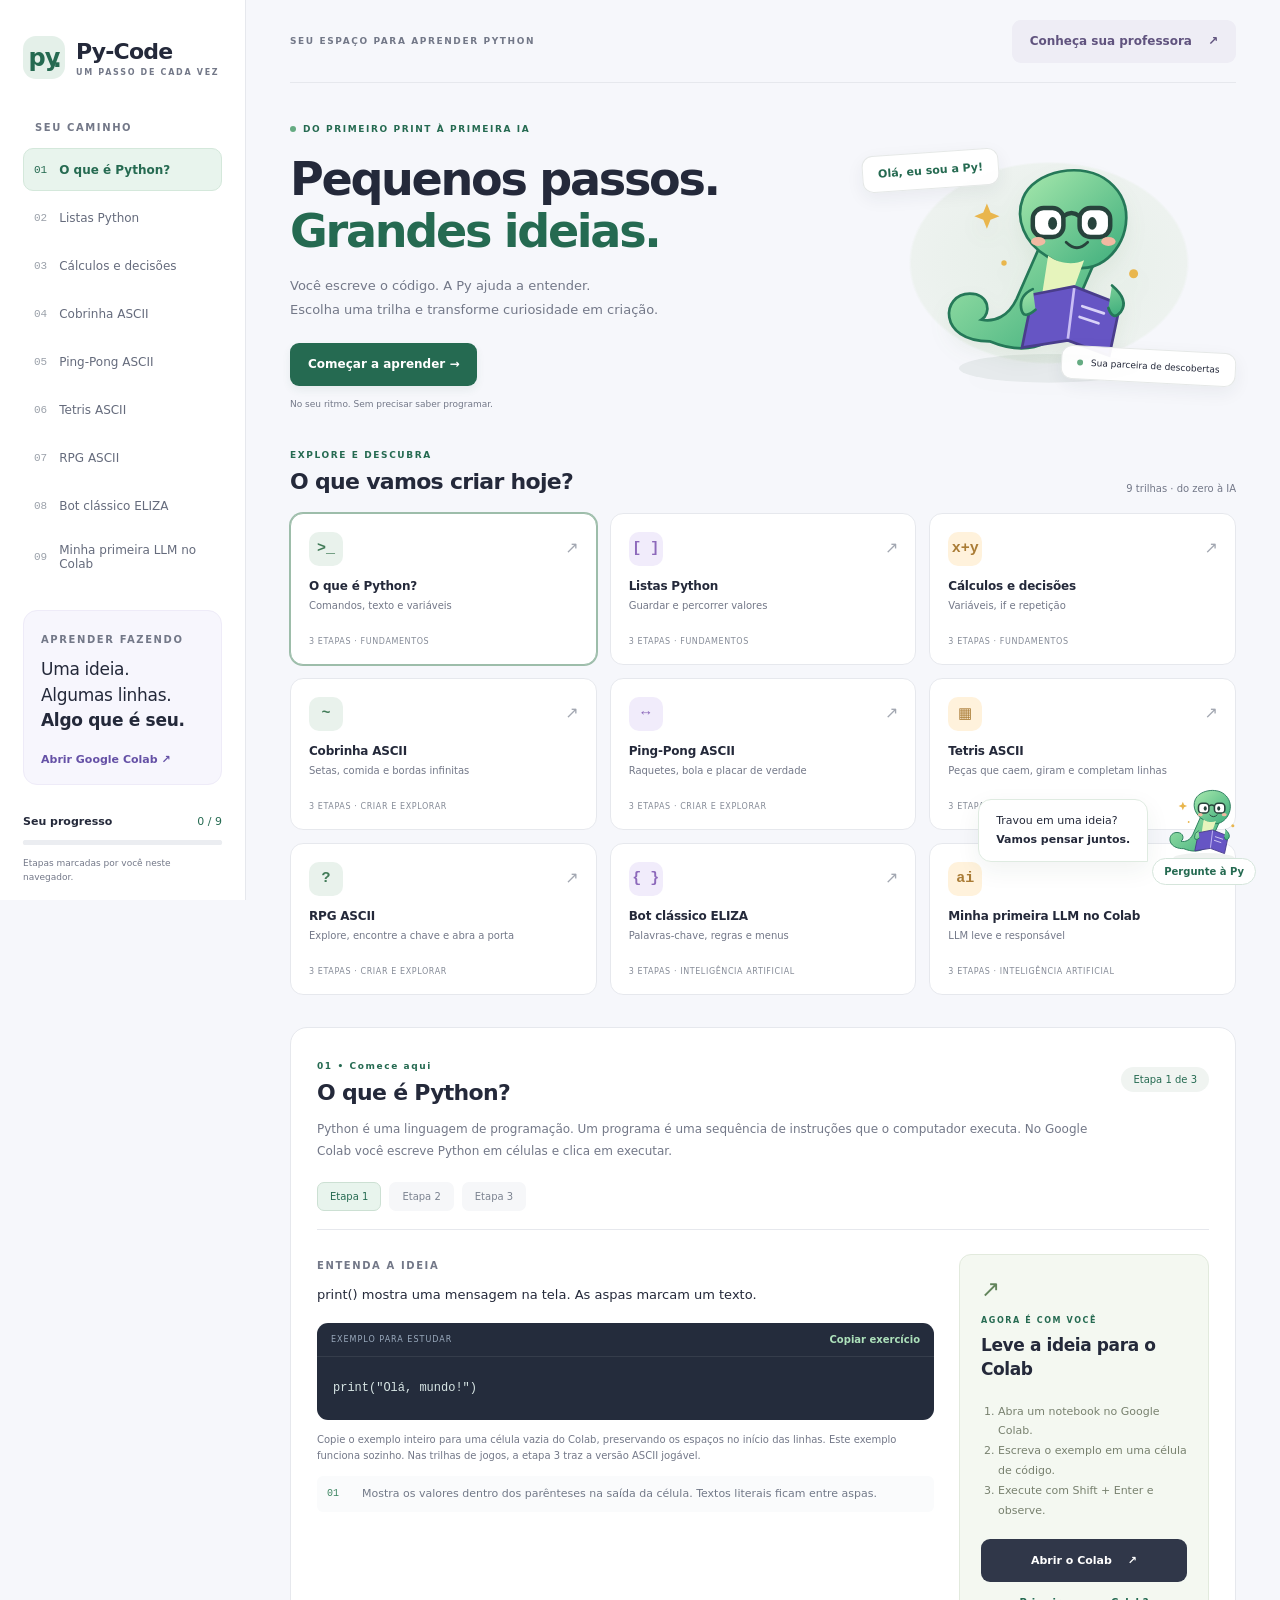
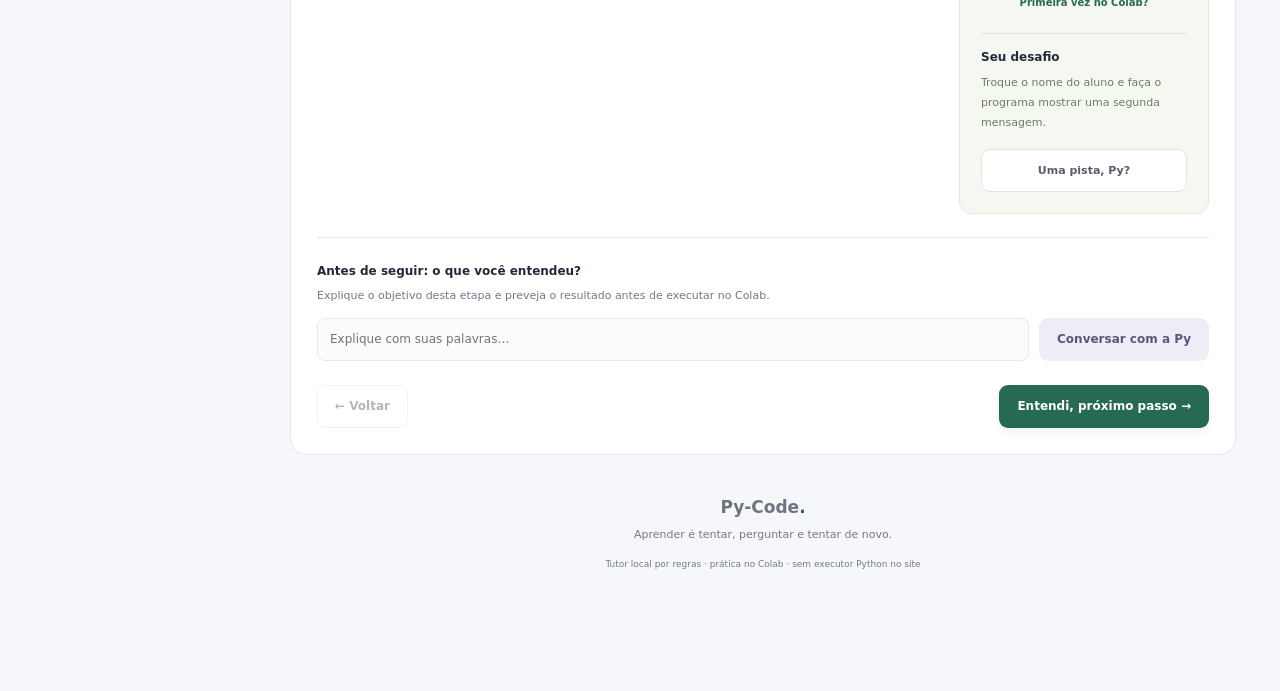
==== index.html @ 2ebe7ed9 "Open complete runnable ASCII games and interactive ELIZA; verify browser and Python behavior" ====
<!doctype html>
<html lang="pt-BR">
<head>
<meta charset="utf-8"><meta name="viewport" content="width=device-width,initial-scale=1,viewport-fit=cover">
<meta name="theme-color" content="#f6f7fb"><meta name="description" content="Aprenda Python passo a passo com a Py, sua cobrinha professora. Aulas, desafios e orientação para programar no Google Colab.">
<title>Py-Code — Pequenos passos, grandes ideias</title>
<link rel="manifest" href="./manifest.webmanifest"><link rel="stylesheet" href="./academia.css?v=43">
<script src="./ascii-games.js?v=43" defer></script><script src="./curriculo.js?v=43" defer></script><script src="./tutor.js?v=43" defer></script><script src="./academia.js?v=43" defer></script>
</head>
<body>
<a class="skip" href="#lesson">Pular para a aula</a>
<div class="layout">
<aside class="sidebar">
<a class="brand" href="./" aria-label="Py-Code início"><span class="brand-symbol">py<span>.</span></span><span>Py-Code<small>UM PASSO DE CADA VEZ</small></span></a>
<p class="nav-caption">SEU CAMINHO</p><nav id="nav" aria-label="Trilhas de aprendizagem"></nav>
<div class="sidebar-tip"><span class="tiny-label">APRENDER FAZENDO</span><p>Uma ideia.<br>Algumas linhas.<br><strong>Algo que é seu.</strong></p><a href="https://colab.research.google.com/" target="_blank" rel="noopener noreferrer">Abrir Google Colab <span aria-hidden="true">↗</span></a></div>
<div class="progress-card"><div><strong>Seu progresso</strong><span id="progressLabel"></span></div><progress id="progressBar" value="0" max="9"></progress><small>Etapas marcadas por você neste navegador.</small></div>
</aside>
<main>
<header class="topbar"><span>SEU ESPAÇO PARA APRENDER PYTHON</span><button id="openBot" class="button subtle">Conheça sua professora <span aria-hidden="true">↗</span></button></header>
<section class="hero"><div><span class="eyebrow"><span class="dot"></span> DO PRIMEIRO PRINT À PRIMEIRA IA</span><h1>Pequenos passos.<br><span>Grandes ideias.</span></h1><p>Você escreve o código. A Py ajuda a entender.<br>Escolha uma trilha e transforme curiosidade em criação.</p><button class="button primary" id="continue">Começar a aprender <span aria-hidden="true">→</span></button><span class="hero-note">No seu ritmo. Sem precisar saber programar.</span></div><div class="hero-art"><span class="float-label label-one">Olá, eu sou a Py!</span><img src="./assets/py-mentor.svg" alt="Py, uma cobrinha verde com óculos e um livro de Python" width="300" height="300"><span class="float-label label-two"><span class="dot"></span> Sua parceira de descobertas</span></div></section>
<section class="paths" aria-labelledby="pathsTitle"><div class="section-heading"><div><span class="eyebrow">EXPLORE E DESCUBRA</span><h2 id="pathsTitle">O que vamos criar hoje?</h2></div><span class="muted">9 trilhas · do zero à IA</span></div><div class="cards" id="cards"></div></section>
<section id="lesson" class="lesson" aria-labelledby="lessonTitle" tabindex="-1">
<div class="lesson-heading"><div><span class="eyebrow" id="lessonTag"></span><h2 id="lessonTitle"></h2></div><span class="stage-badge" id="lessonCounter"></span></div><p id="intro" class="lesson-intro"></p>
<div id="stepTabs" class="step-tabs" aria-label="Etapas da aula"></div>
<div class="lesson-grid"><div><span class="tiny-label">ENTENDA A IDEIA</span><p id="explain" class="explanation"></p><div class="example"><div class="example-head"><span>EXEMPLO PARA ESTUDAR</span><button id="copy" class="text-button">Copiar exemplo</button></div><pre><code id="exampleCode"></code></pre></div><p class="example-note" id="executionNote"></p><a class="button primary" id="gameNotebook" href="#" target="_blank" rel="noopener noreferrer" hidden>Abrir notebook do jogo no Colab</a><button class="text-button" id="copySequence" hidden>Copiar etapas anteriores + esta etapa</button><div id="lineNotes" class="line-notes"></div></div><aside class="practice"><span class="practice-icon" aria-hidden="true">↗</span><span class="eyebrow">AGORA É COM VOCÊ</span><h3>Leve a ideia para o Colab</h3><ol><li>Abra um notebook no Google Colab.</li><li>Escreva o exemplo em uma célula de código.</li><li>Execute com Shift + Enter e observe.</li></ol><a class="button dark" href="https://colab.research.google.com/" target="_blank" rel="noopener noreferrer">Abrir o Colab <span aria-hidden="true">↗</span></a><button class="text-button" id="colabHelp">Primeira vez no Colab?</button><div class="practice-divider"></div><strong>Seu desafio</strong><p id="challenge"></p><button id="hint" class="button outline">Uma pista, Py?</button></aside></div>
<div class="check"><label for="reflection">Antes de seguir: o que você entendeu?</label><p id="checkQuestion"></p><div class="reflection-row"><input id="reflection" autocomplete="off" maxlength="600" placeholder="Explique com suas palavras…"><button id="discuss" class="button subtle">Conversar com a Py</button></div></div>
<div class="lesson-footer"><button id="previous" class="button outline">← Voltar</button><span id="lessonStatus" role="status"></span><button id="next" class="button primary">Entendi, próximo passo →</button></div>
</section><footer class="page-footer"><span class="brand-word">Py-Code<span>.</span></span><p>Aprender é tentar, perguntar e tentar de novo.</p><small>Tutor local por regras · prática no Colab · sem executor Python no site</small></footer>
</main></div>
<div class="mascot-dock"><div class="mascot-bubble" id="mascotBubble">Travou em uma ideia?<br><strong>Vamos pensar juntos.</strong></div><button class="bot-fab" id="botFab" aria-controls="assistant" aria-expanded="false" aria-label="Abrir conversa com a Py, professora Python"><img src="./assets/py-mentor.svg" alt="" width="92" height="92"><span>Pergunte à Py</span></button></div>
<aside class="assistant" id="assistant" role="dialog" aria-modal="false" aria-labelledby="assistantTitle" hidden>
<header class="assistant-head"><img src="./assets/py-mentor.svg" alt="" width="48" height="48"><div><h2 id="assistantTitle">Py, sua professora</h2><span><span class="dot"></span> Vamos pensar passo a passo</span></div><button id="closeBot" aria-label="Fechar conversa" class="close-button">×</button></header>
<div class="chat-context" id="chatContext"></div><div id="messages" role="log" aria-live="polite" aria-relevant="additions" aria-label="Conversa com a professora"></div><div class="suggestions" id="suggestions"></div>
<form id="chatForm" class="composer"><label class="sr-only" for="chatInput">Pergunte ou cole um trecho de código do Colab</label><textarea id="chatInput" rows="2" maxlength="6000" placeholder="Sua dúvida, seu código ou um erro…"></textarea><button type="submit" aria-label="Enviar mensagem">↑</button></form><p class="chat-disclaimer">Tutor por regras, sem LLM. Analisa pistas; não executa nem valida Python.</p>
</aside><div class="toast" id="toast" role="status" hidden></div><noscript>Ative o JavaScript para abrir as aulas e conversar com a Py.</noscript>
</body></html>
---- academia.css ----
:root{--ink:#24293a;--muted:#737888;--green:#256a51;--mint:#e8f4ed;--purple:#7760bf;--line:#e6e8ed;--page:#f6f7fb;--white:#fff;font-family:Inter,ui-sans-serif,system-ui,-apple-system,BlinkMacSystemFont,"Segoe UI",sans-serif;color:var(--ink);background:var(--page);font-synthesis:none}*{box-sizing:border-box}body{margin:0}button,input,textarea{font:inherit}button,a{-webkit-tap-highlight-color:transparent}button{cursor:pointer}a{color:inherit}button{touch-action:manipulation}button:disabled{opacity:.45;cursor:default}:focus-visible{outline:3px solid #8e73db;outline-offset:4px}[hidden]{display:none!important}h1,h2,h3,p{margin-top:0}.layout{display:grid;grid-template-columns:246px minmax(0,1fr);max-width:1680px;margin:auto}.sidebar{position:sticky;top:0;height:100dvh;padding:36px 23px 22px;background:#fff;border-right:1px solid var(--line);display:flex;flex-direction:column;overflow-y:auto}.brand{display:flex;align-items:center;gap:11px;text-decoration:none;font-weight:800;font-size:22px;letter-spacing:-.8px}.brand-symbol{display:grid;place-content:center;position:relative;background:#e4f0e9;border-radius:13px;width:42px;height:43px;color:var(--green);font-size:24px}.brand-symbol span{position:absolute;right:4px;bottom:6px}.brand small{display:block;font-size:8px;letter-spacing:1.7px;color:var(--muted);margin-top:4px}.nav-caption,.tiny-label{font-size:10px;letter-spacing:1.6px;font-weight:750;color:var(--muted)}.nav-caption{margin:43px 0 15px 12px}nav{display:grid;gap:5px}nav button{display:flex;align-items:center;gap:12px;text-align:left;border:1px solid transparent;padding:10px;border-radius:10px;background:none;color:#656b7c;font-size:12px;min-height:43px}nav button:hover{background:#f7f8fa}nav button.active{background:var(--mint);border-color:#d4e8db;color:var(--green);font-weight:750}.nav-number{font:11px ui-monospace,monospace;color:#9ba1aa}nav button.active .nav-number{color:var(--green)}.sidebar-tip{margin-top:28px;padding:17px;background:#f7f6fd;border:1px solid #eeebf8;border-radius:14px}.sidebar-tip p{font-size:17px;line-height:1.5;margin:10px 0 14px;letter-spacing:-.3px}.sidebar-tip a{font-size:11px;text-decoration:none;color:#6551a6;font-weight:700}.progress-card{margin-top:auto;padding-top:30px}.progress-card div{display:flex;justify-content:space-between;font-size:11px}.progress-card span{color:var(--green)}progress{appearance:none;width:100%;height:5px;border:0;border-radius:9px;margin:12px 0;background:#ebedf1}progress::-webkit-progress-bar{background:#ebedf1;border-radius:9px}progress::-webkit-progress-value{background:#65ac88;border-radius:9px}progress::-moz-progress-bar{background:#65ac88}.progress-card small{font-size:9px;line-height:1.5;display:block;color:var(--muted)}main{min-width:0;padding:0 44px}.topbar{display:flex;justify-content:space-between;align-items:center;gap:14px;min-height:83px;border-bottom:1px solid var(--line)}.topbar>span{font-size:9px;letter-spacing:1.6px;color:var(--muted);font-weight:650}.button{display:inline-flex;justify-content:center;align-items:center;gap:16px;min-height:43px;border-radius:9px;padding:11px 17px;border:1px solid transparent;font-size:12px;font-weight:650;text-decoration:none;transition:background .15s,transform .15s}.button:hover{transform:translateY(-1px)}.primary{background:var(--green);color:white;box-shadow:0 4px 8px #256a5114}.primary:hover{background:#1e5944}.subtle{background:#eeedf5;color:#60537e}.outline{background:#fff;border-color:#dfe3e8;color:#555e6c}.dark{background:#303749;color:#fff}.hero{display:grid;grid-template-columns:1.2fr .8fr;align-items:center;min-height:348px;padding:34px 0 26px;gap:10px}.eyebrow{display:inline-flex;gap:7px;align-items:center;font-size:9px;font-weight:750;letter-spacing:1.6px;color:var(--green)}.dot{display:inline-block;width:6px;height:6px;border-radius:50%;background:#65ab82;flex-shrink:0}.hero h1{font-size:clamp(35px,3.6vw,56px);line-height:1.13;font-weight:750;letter-spacing:-2.3px;margin:17px 0}.hero h1>span{color:var(--green)}.hero p{font-size:13px;line-height:1.8;color:var(--muted);margin-bottom:22px}.hero-note{display:block;font-size:9px;color:var(--muted);margin-top:13px}.hero-art{position:relative;display:flex;align-items:center;justify-content:center;min-height:270px;background:radial-gradient(ellipse at center,#e5eee7 0%,#edf2ef 52%,transparent 53%)}.hero-art img{width:min(270px,100%);height:auto;filter:drop-shadow(0 10px 10px #396c3510)}.float-label{position:absolute;font-size:11px;border:1px solid #e5e8e7;border-radius:11px;background:#fffffff2;box-shadow:0 6px 18px #232d4310;padding:11px 15px;z-index:1;transform:rotate(-4deg)}.label-one{left:0;top:24px;color:var(--green);font-weight:700}.label-two{right:0;bottom:15px;transform:rotate(3deg);font-size:9px}.label-two .dot{margin-right:5px}.section-heading{display:flex;justify-content:space-between;align-items:end;gap:12px;margin:8px 0 19px}h2{font-size:22px;letter-spacing:-.7px;margin:7px 0 0}.muted{font-size:10px;color:var(--muted)}.cards{display:grid;grid-template-columns:repeat(3,minmax(0,1fr));gap:13px}.card{position:relative;display:flex;flex-direction:column;align-items:flex-start;text-align:left;border:1px solid var(--line);background:white;border-radius:13px;min-height:152px;padding:18px;color:var(--ink);transition:transform .15s,border-color .15s}.card:hover{transform:translateY(-3px);border-color:#94b7a3}.card.active{border-color:#9dbdaa;box-shadow:0 0 0 1px #9dbdaa}.card-icon{display:grid;place-content:center;width:34px;height:34px;border-radius:10px;font:700 15px ui-monospace,monospace;background:#e9f2ec;color:#427b58;margin-bottom:13px}.card:nth-child(3n+2) .card-icon{background:#f1ecfb;color:#8d69bb}.card:nth-child(3n) .card-icon{background:#fff2dc;color:#aa7c35}.card b{font-size:12px;letter-spacing:-.2px}.card small{color:var(--muted);font-size:10px;margin:6px 0 14px;line-height:1.4}.card-bottom{font-size:8px;color:#858b97;letter-spacing:.6px;margin-top:auto}.card-arrow{position:absolute;right:17px;top:24px;color:#a2a7b1}.lesson{scroll-margin-top:20px;background:white;border:1px solid var(--line);border-radius:17px;margin-top:32px;padding:26px}.lesson-heading{display:flex;justify-content:space-between;gap:15px;align-items:center}.stage-badge{background:#f0f4f1;border-radius:20px;color:var(--green);font-size:10px;padding:7px 12px;white-space:nowrap}.lesson-intro{font-size:12px;color:var(--muted);line-height:1.8;margin:14px 0 20px;max-width:780px}.step-tabs{display:flex;gap:8px;border-bottom:1px solid var(--line);padding-bottom:18px;margin-bottom:24px}.step-tabs button{background:#f6f7f9;color:#7c8390;border:1px solid transparent;font-size:10px;padding:8px 12px;border-radius:7px}.step-tabs button.active{color:var(--green);background:var(--mint);border-color:#cce0d3}.lesson-grid{display:grid;grid-template-columns:minmax(0,1fr) 250px;gap:25px}.explanation{font-size:13px;line-height:1.8;margin:10px 0 17px}.example{background:#242c3c;border-radius:11px;overflow:hidden;color:#d8e6e5}.example-head{display:flex;align-items:center;justify-content:space-between;gap:8px;border-bottom:1px solid #ffffff14;padding:11px 14px}.example-head span{font-size:8px;color:#9aaabd;letter-spacing:1px}.text-button{background:none;border:0;color:var(--green);font-size:11px;font-weight:650;padding:9px 0}.example-head button{color:#ade1bb;font-size:10px;padding:0}pre{margin:0;padding:20px 16px;overflow-x:auto;font:12px/1.9 ui-monospace,SFMono-Regular,Consolas,monospace;tab-size:4}.example-note{font-size:10px;color:var(--muted);line-height:1.6;margin:12px 0}.line-notes{display:grid;gap:7px}.line-note{font-size:11px;line-height:1.6;color:#727988;padding:9px 10px;border-radius:6px;background:#fafbfc;display:flex;gap:10px}.line-note span{font:10px ui-monospace,monospace;color:#3e8662;min-width:25px;padding-top:3px}.practice{border:1px solid #e2eadd;background:#f4f8f1;border-radius:12px;padding:21px;display:flex;flex-direction:column;align-items:flex-start}.practice-icon{color:#62845b;font-size:23px;margin-bottom:14px}.practice .eyebrow{font-size:8px}.practice h3{font-size:17px;line-height:1.4;letter-spacing:-.4px;margin:9px 0}.practice ol{font-size:11px;line-height:1.8;color:#78816f;padding-left:17px;margin-bottom:19px}.practice .button{width:100%;font-size:11px}.practice .text-button{align-self:center;font-size:10px;margin-top:6px}.practice-divider{height:1px;background:#dfe6d9;width:100%;margin:16px 0}.practice strong{font-size:12px}.practice p{font-size:11px;line-height:1.8;color:#6e7b66;margin:9px 0 16px}.check{border-top:1px solid var(--line);padding-top:22px;margin-top:23px}.check label{font-size:12px;font-weight:700}.check p{font-size:11px;line-height:1.7;color:var(--muted);margin:8px 0 12px}.reflection-row{display:flex;gap:10px}.reflection-row input{width:100%;min-width:0;border:1px solid var(--line);background:#fafbfc;border-radius:8px;padding:12px;font-size:12px}.reflection-row button{flex-shrink:0}.lesson-footer{display:flex;gap:10px;align-items:center;justify-content:space-between;margin-top:24px}.lesson-footer>span{font-size:10px;color:var(--green)}.page-footer{text-align:center;padding:42px 0 120px;color:var(--muted)}.brand-word{font-weight:800;color:#6e7580;font-size:17px}.brand-word span{color:var(--green)}.page-footer p{font-size:11px;margin:11px 0}.page-footer small{font-size:9px}.mascot-dock{position:fixed;right:24px;bottom:15px;z-index:20;display:flex;align-items:center;gap:4px}.mascot-bubble{border:1px solid #dfebe1;background:white;padding:12px 17px;border-radius:13px 13px 0 13px;font-size:11px;line-height:1.7;box-shadow:0 8px 25px #273d3010}.bot-fab{border:0;background:none;padding:0;display:flex;flex-direction:column;align-items:center;color:var(--green)}.bot-fab img{transition:transform .2s}.bot-fab:hover img{transform:rotate(-8deg) translateY(-5px)}.bot-fab span{border:1px solid #d5e5db;background:white;border-radius:20px;padding:7px 11px;font-size:10px;font-weight:750;margin-top:-10px}.assistant{position:fixed;z-index:30;right:24px;bottom:24px;width:405px;height:min(640px,calc(100dvh - 48px));border:1px solid #d8e5dc;border-radius:19px;background:#f8faf8;box-shadow:0 20px 90px #22352e35;display:flex;flex-direction:column;overflow:hidden}.assistant-head{display:flex;align-items:center;gap:8px;padding:13px;background:white;border-bottom:1px solid #e4ebe5}.assistant-head h2{font-size:14px;letter-spacing:-.2px;margin:0 0 5px}.assistant-head span{font-size:9px;color:#738a79}.close-button{margin-left:auto;border:0;background:#f0f4f0;color:#4e6656;border-radius:9px;font-size:23px;width:36px;height:36px}.chat-context{background:#eef4ee;color:#6b806c;padding:9px 17px;font-size:10px}#messages{flex:1;min-height:0;overflow:auto;padding:17px;display:flex;flex-direction:column;gap:14px;overscroll-behavior:contain}.message{background:white;border:1px solid #e2e9e3;border-radius:0 12px 12px;padding:12px;max-width:95%;font-size:12px;line-height:1.75;overflow-wrap:anywhere;white-space:pre-wrap}.message strong{display:block;font-size:9px;color:var(--green);margin-bottom:4px}.message.user{align-self:flex-end;background:#e7f0e8;border-color:#d9e6da;border-radius:12px 0 12px 12px}.suggestions{display:flex;flex-wrap:wrap;gap:6px;padding:9px 13px}.suggestions button{border:1px solid #d7e3d8;background:#fff;color:#44634c;font-size:10px;border-radius:20px;padding:8px 10px}.composer{display:flex;align-items:flex-end;gap:7px;margin:0 12px;background:white;border:1px solid #d5dfd6;border-radius:11px;padding:6px}.composer textarea{border:0;background:none;resize:vertical;max-height:150px;min-height:44px;width:100%;padding:7px;font-size:12px;line-height:1.5;color:var(--ink)}.composer button{border:0;border-radius:8px;background:var(--green);color:white;font-size:23px;min-width:38px;height:38px}.chat-disclaimer{font-size:8px;line-height:1.5;color:#7d887e;text-align:center;margin:8px 10px 11px}.toast{position:fixed;bottom:25px;left:50%;transform:translateX(-50%);z-index:50;background:#293e33;color:white;border-radius:10px;padding:13px 20px;font-size:12px;max-width:85vw;box-shadow:0 8px 30px #0002}.sr-only,.skip:not(:focus){position:absolute;width:1px;height:1px;padding:0;margin:-1px;overflow:hidden;clip:rect(0,0,0,0);white-space:nowrap;border:0}.skip:focus{position:fixed;top:10px;left:10px;z-index:100;padding:14px;background:white}
@media(min-width:1450px){main{padding:0 65px}.hero{min-height:385px}.cards{gap:17px}.card{min-height:166px}}
@media(max-width:1150px){.layout{grid-template-columns:205px minmax(0,1fr)}.sidebar{padding:27px 15px}main{padding:0 25px}.lesson-grid{grid-template-columns:minmax(0,1fr) 210px;gap:17px}.practice{padding:16px}.hero h1{font-size:39px}.hero-art img{width:235px}.float-label{font-size:9px;padding:9px}.label-two{font-size:8px}.lesson{padding:21px}.reflection-row{flex-wrap:wrap}}
@media(max-width:880px){.layout{display:block}.sidebar{position:static;height:auto;padding:18px 22px;border-right:0;border-bottom:1px solid var(--line)}.brand{font-size:20px}.brand-symbol{height:36px;width:36px;font-size:22px}.nav-caption,.sidebar-tip,.progress-card{display:none}nav{display:flex;overflow:auto;gap:6px;margin-top:17px;padding-bottom:2px}nav button{flex-shrink:0;padding:8px;min-height:36px;font-size:11px}.topbar{min-height:68px}.hero{min-height:320px}.hero h1{font-size:43px}.lesson-grid{grid-template-columns:minmax(0,1fr) 235px}.mascot-bubble{display:none}}
@media(max-width:580px){main{padding:0 17px}.sidebar{padding:15px 17px 10px}.topbar>span{font-size:8px;max-width:140px;line-height:1.8}.topbar .button{font-size:10px;padding:8px 11px;gap:5px}.hero{grid-template-columns:minmax(0,1fr) 115px;gap:0;min-height:310px;padding:25px 0}.hero h1{font-size:34px;letter-spacing:-1.6px}.hero .eyebrow{font-size:7px;letter-spacing:.8px}.hero p{font-size:11px}.hero p br{display:none}.hero-art{min-height:180px;align-self:center;margin-left:-16px}.hero-art img{width:155px;max-width:none}.float-label{display:none}.hero-note{font-size:8px}.hero .button{font-size:11px;padding:11px 14px}.section-heading{align-items:start}.section-heading h2{font-size:20px}.section-heading .muted{font-size:8px;max-width:70px;text-align:right;line-height:1.7}.cards{grid-template-columns:repeat(2,minmax(0,1fr));gap:10px}.card{min-height:150px;padding:15px}.card:last-child{grid-column:1/-1;min-height:115px}.card:last-child .card-icon{margin-bottom:8px}.card b{font-size:12px}.card small{font-size:10px}.lesson{padding:17px;margin-top:25px}.lesson h2{font-size:21px}.lesson-grid{grid-template-columns:1fr}.practice{padding:19px}.practice-icon{display:none}.practice ol{margin-top:6px}.lesson-footer{flex-wrap:wrap}.lesson-footer .button{font-size:10px;padding:10px}.lesson-footer>span{order:3;width:100%;text-align:center}.stage-badge{font-size:9px;padding:7px 9px}.reflection-row button{width:100%}.assistant{right:8px;bottom:8px;width:calc(100% - 16px);height:min(660px,calc(100dvh - 16px));border-radius:15px}.mascot-dock{right:10px;bottom:12px}.bot-fab img{width:75px;height:75px}.bot-fab span{font-size:9px}.page-footer{padding-bottom:130px}pre{font-size:11px}.example-head span{font-size:7px}}
@media(prefers-reduced-motion:reduce){*,*::before,*::after{transition:none!important;scroll-behavior:auto!important}}

/* Jogos completos: mantenha o exemplo longo navegável no celular. */
.example pre{max-height:420px;overflow:auto}#lineNotes.game-notes{max-height:260px;overflow:auto}#gameNotebook{margin:10px 0}
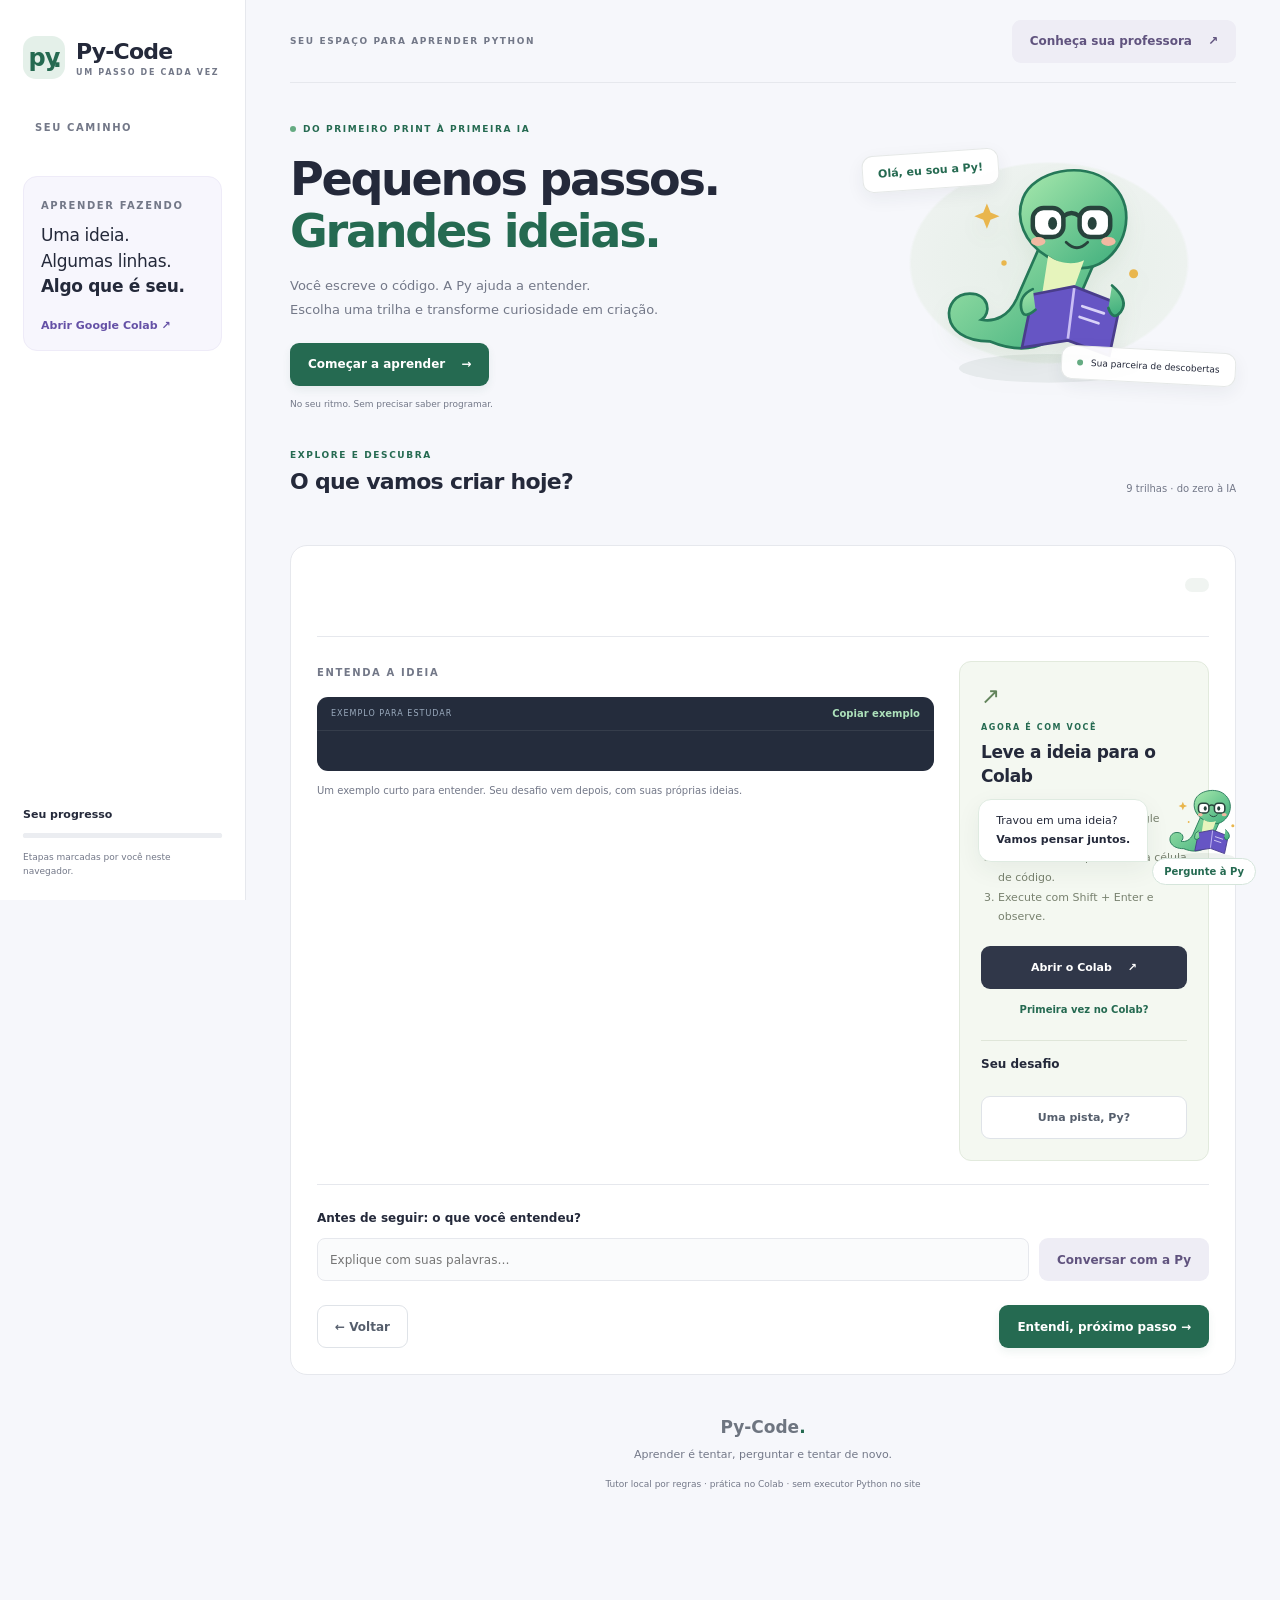
==== commit 2b881177: "Corrige exemplos das aulas, adiciona notebook e testes de execução Python" ====
--- a/index.html
+++ b/index.html
@@ -4,8 +4,8 @@
 <meta charset="utf-8"><meta name="viewport" content="width=device-width,initial-scale=1,viewport-fit=cover">
 <meta name="theme-color" content="#f6f7fb"><meta name="description" content="Aprenda Python passo a passo com a Py, sua cobrinha professora. Aulas, desafios e orientação para programar no Google Colab.">
 <title>Py-Code — Pequenos passos, grandes ideias</title>
-<link rel="manifest" href="./manifest.webmanifest"><link rel="stylesheet" href="./academia.css?v=43">
-<script src="./ascii-games.js?v=43" defer></script><script src="./curriculo.js?v=43" defer></script><script src="./tutor.js?v=43" defer></script><script src="./academia.js?v=43" defer></script>
+<link rel="manifest" href="./manifest.webmanifest"><link rel="stylesheet" href="./academia.css?v=41">
+<script src="./curriculo.js?v=41" defer></script><script src="./tutor.js?v=41" defer></script><script src="./academia.js?v=41" defer></script>
 </head>
 <body>
 <a class="skip" href="#lesson">Pular para a aula</a>
@@ -23,7 +23,7 @@
 <section id="lesson" class="lesson" aria-labelledby="lessonTitle" tabindex="-1">
 <div class="lesson-heading"><div><span class="eyebrow" id="lessonTag"></span><h2 id="lessonTitle"></h2></div><span class="stage-badge" id="lessonCounter"></span></div><p id="intro" class="lesson-intro"></p>
 <div id="stepTabs" class="step-tabs" aria-label="Etapas da aula"></div>
-<div class="lesson-grid"><div><span class="tiny-label">ENTENDA A IDEIA</span><p id="explain" class="explanation"></p><div class="example"><div class="example-head"><span>EXEMPLO PARA ESTUDAR</span><button id="copy" class="text-button">Copiar exemplo</button></div><pre><code id="exampleCode"></code></pre></div><p class="example-note" id="executionNote"></p><a class="button primary" id="gameNotebook" href="#" target="_blank" rel="noopener noreferrer" hidden>Abrir notebook do jogo no Colab</a><button class="text-button" id="copySequence" hidden>Copiar etapas anteriores + esta etapa</button><div id="lineNotes" class="line-notes"></div></div><aside class="practice"><span class="practice-icon" aria-hidden="true">↗</span><span class="eyebrow">AGORA É COM VOCÊ</span><h3>Leve a ideia para o Colab</h3><ol><li>Abra um notebook no Google Colab.</li><li>Escreva o exemplo em uma célula de código.</li><li>Execute com Shift + Enter e observe.</li></ol><a class="button dark" href="https://colab.research.google.com/" target="_blank" rel="noopener noreferrer">Abrir o Colab <span aria-hidden="true">↗</span></a><button class="text-button" id="colabHelp">Primeira vez no Colab?</button><div class="practice-divider"></div><strong>Seu desafio</strong><p id="challenge"></p><button id="hint" class="button outline">Uma pista, Py?</button></aside></div>
+<div class="lesson-grid"><div><span class="tiny-label">ENTENDA A IDEIA</span><p id="explain" class="explanation"></p><div class="example"><div class="example-head"><span>EXEMPLO PARA ESTUDAR</span><button id="copy" class="text-button">Copiar exemplo</button></div><pre><code id="exampleCode"></code></pre></div><p class="example-note">Um exemplo curto para entender. Seu desafio vem depois, com suas próprias ideias.</p><div id="lineNotes" class="line-notes"></div></div><aside class="practice"><span class="practice-icon" aria-hidden="true">↗</span><span class="eyebrow">AGORA É COM VOCÊ</span><h3>Leve a ideia para o Colab</h3><ol><li>Abra um notebook no Google Colab.</li><li>Escreva o exemplo em uma célula de código.</li><li>Execute com Shift + Enter e observe.</li></ol><a class="button dark" href="https://colab.research.google.com/" target="_blank" rel="noopener noreferrer">Abrir o Colab <span aria-hidden="true">↗</span></a><button class="text-button" id="colabHelp">Primeira vez no Colab?</button><div class="practice-divider"></div><strong>Seu desafio</strong><p id="challenge"></p><button id="hint" class="button outline">Uma pista, Py?</button></aside></div>
 <div class="check"><label for="reflection">Antes de seguir: o que você entendeu?</label><p id="checkQuestion"></p><div class="reflection-row"><input id="reflection" autocomplete="off" maxlength="600" placeholder="Explique com suas palavras…"><button id="discuss" class="button subtle">Conversar com a Py</button></div></div>
 <div class="lesson-footer"><button id="previous" class="button outline">← Voltar</button><span id="lessonStatus" role="status"></span><button id="next" class="button primary">Entendi, próximo passo →</button></div>
 </section><footer class="page-footer"><span class="brand-word">Py-Code<span>.</span></span><p>Aprender é tentar, perguntar e tentar de novo.</p><small>Tutor local por regras · prática no Colab · sem executor Python no site</small></footer>
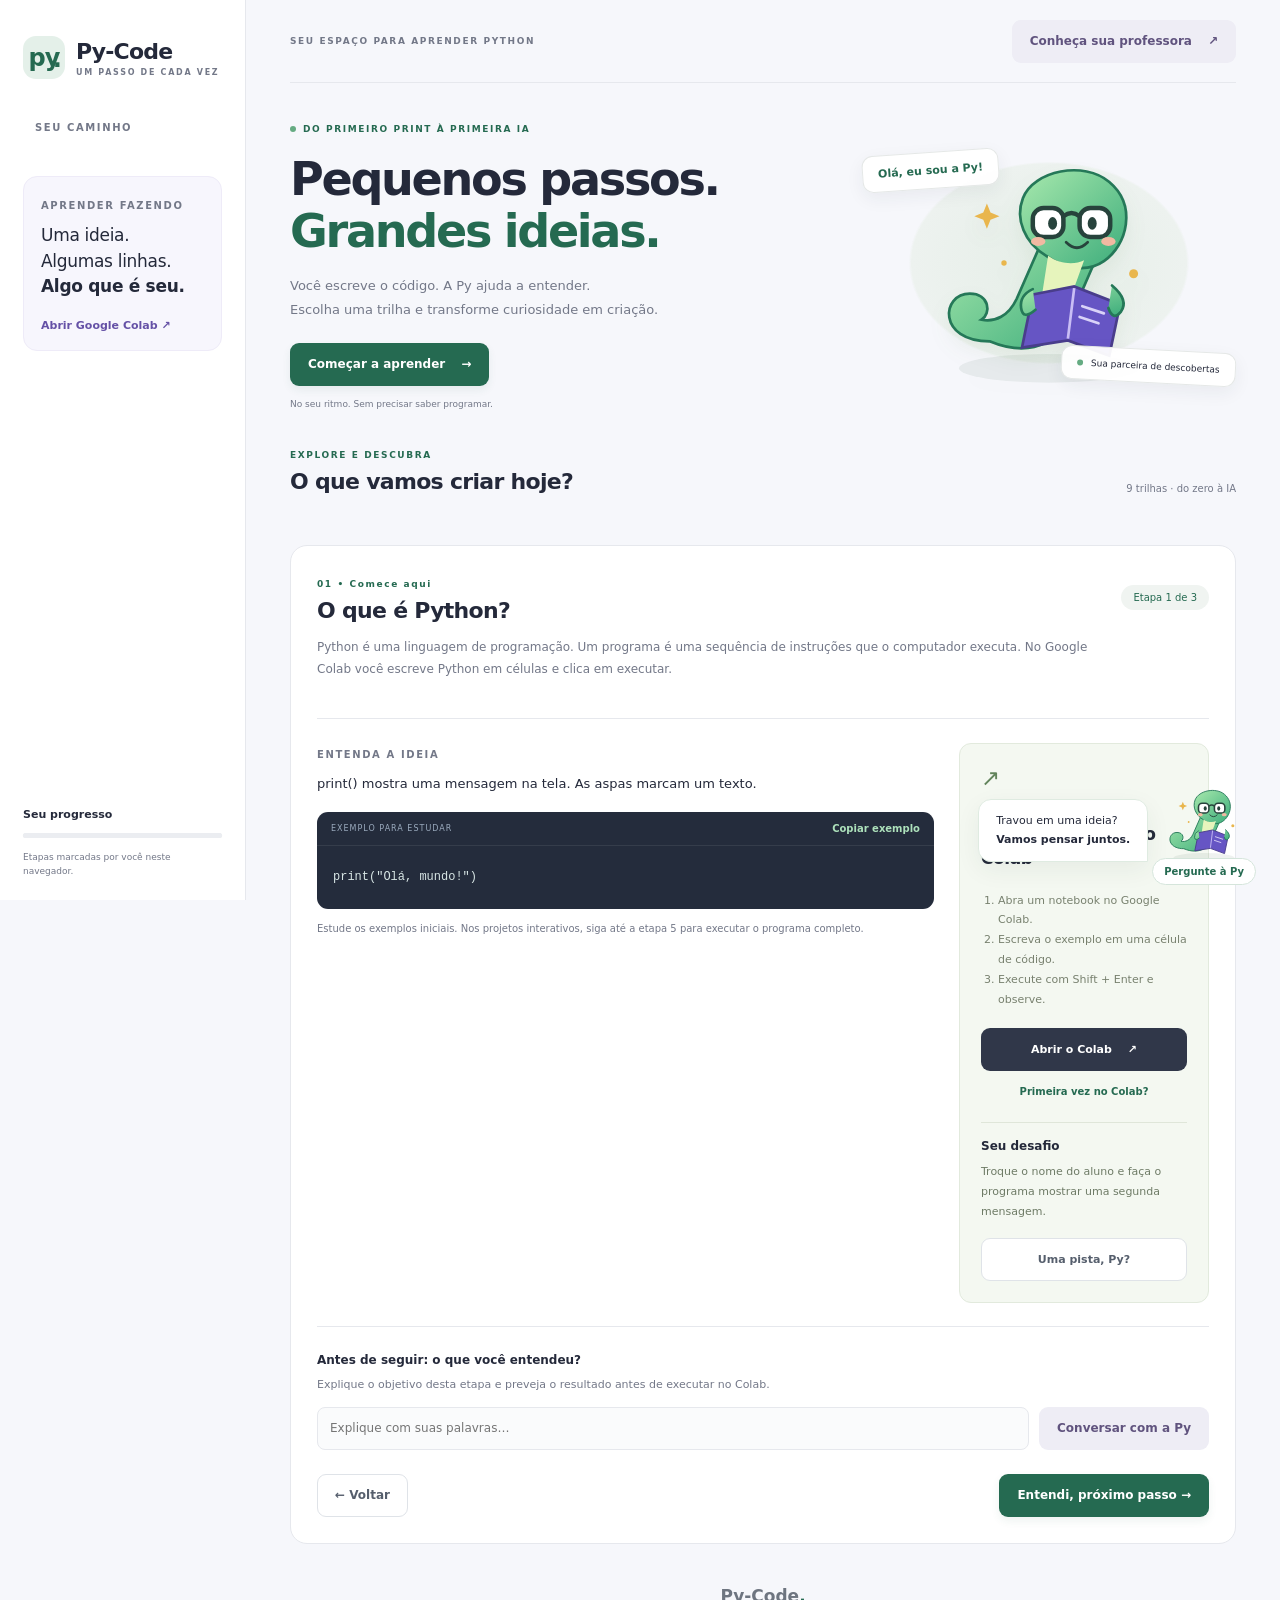
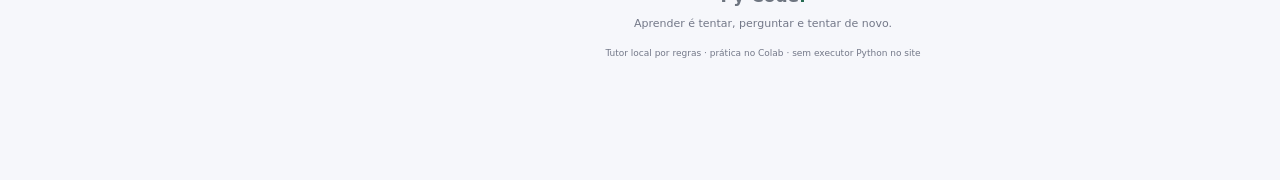
==== commit 778b7959: "Adiciona Cobrinha, Tetris, RPG e ELIZA interativos em Python no Colab" ====
--- a/index.html
+++ b/index.html
@@ -4,8 +4,8 @@
 <meta charset="utf-8"><meta name="viewport" content="width=device-width,initial-scale=1,viewport-fit=cover">
 <meta name="theme-color" content="#f6f7fb"><meta name="description" content="Aprenda Python passo a passo com a Py, sua cobrinha professora. Aulas, desafios e orientação para programar no Google Colab.">
 <title>Py-Code — Pequenos passos, grandes ideias</title>
-<link rel="manifest" href="./manifest.webmanifest"><link rel="stylesheet" href="./academia.css?v=41">
-<script src="./curriculo.js?v=41" defer></script><script src="./tutor.js?v=41" defer></script><script src="./academia.js?v=41" defer></script>
+<link rel="manifest" href="./manifest.webmanifest"><link rel="stylesheet" href="./academia.css?v=42">
+<script src="./curriculo.js?v=42" defer></script><script src="./tutor.js?v=42" defer></script><script src="./academia.js?v=42" defer></script>
 </head>
 <body>
 <a class="skip" href="#lesson">Pular para a aula</a>
@@ -23,7 +23,7 @@
 <section id="lesson" class="lesson" aria-labelledby="lessonTitle" tabindex="-1">
 <div class="lesson-heading"><div><span class="eyebrow" id="lessonTag"></span><h2 id="lessonTitle"></h2></div><span class="stage-badge" id="lessonCounter"></span></div><p id="intro" class="lesson-intro"></p>
 <div id="stepTabs" class="step-tabs" aria-label="Etapas da aula"></div>
-<div class="lesson-grid"><div><span class="tiny-label">ENTENDA A IDEIA</span><p id="explain" class="explanation"></p><div class="example"><div class="example-head"><span>EXEMPLO PARA ESTUDAR</span><button id="copy" class="text-button">Copiar exemplo</button></div><pre><code id="exampleCode"></code></pre></div><p class="example-note">Um exemplo curto para entender. Seu desafio vem depois, com suas próprias ideias.</p><div id="lineNotes" class="line-notes"></div></div><aside class="practice"><span class="practice-icon" aria-hidden="true">↗</span><span class="eyebrow">AGORA É COM VOCÊ</span><h3>Leve a ideia para o Colab</h3><ol><li>Abra um notebook no Google Colab.</li><li>Escreva o exemplo em uma célula de código.</li><li>Execute com Shift + Enter e observe.</li></ol><a class="button dark" href="https://colab.research.google.com/" target="_blank" rel="noopener noreferrer">Abrir o Colab <span aria-hidden="true">↗</span></a><button class="text-button" id="colabHelp">Primeira vez no Colab?</button><div class="practice-divider"></div><strong>Seu desafio</strong><p id="challenge"></p><button id="hint" class="button outline">Uma pista, Py?</button></aside></div>
+<div class="lesson-grid"><div><span class="tiny-label">ENTENDA A IDEIA</span><p id="explain" class="explanation"></p><div class="example"><div class="example-head"><span>EXEMPLO PARA ESTUDAR</span><button id="copy" class="text-button">Copiar exemplo</button></div><pre><code id="exampleCode"></code></pre></div><p class="example-note">Estude os exemplos iniciais. Nos projetos interativos, siga até a etapa 5 para executar o programa completo.</p><div id="lineNotes" class="line-notes"></div></div><aside class="practice"><span class="practice-icon" aria-hidden="true">↗</span><span class="eyebrow">AGORA É COM VOCÊ</span><h3>Leve a ideia para o Colab</h3><ol><li>Abra um notebook no Google Colab.</li><li>Escreva o exemplo em uma célula de código.</li><li>Execute com Shift + Enter e observe.</li></ol><a class="button dark" href="https://colab.research.google.com/" target="_blank" rel="noopener noreferrer">Abrir o Colab <span aria-hidden="true">↗</span></a><button class="text-button" id="colabHelp">Primeira vez no Colab?</button><div class="practice-divider"></div><strong>Seu desafio</strong><p id="challenge"></p><button id="hint" class="button outline">Uma pista, Py?</button></aside></div>
 <div class="check"><label for="reflection">Antes de seguir: o que você entendeu?</label><p id="checkQuestion"></p><div class="reflection-row"><input id="reflection" autocomplete="off" maxlength="600" placeholder="Explique com suas palavras…"><button id="discuss" class="button subtle">Conversar com a Py</button></div></div>
 <div class="lesson-footer"><button id="previous" class="button outline">← Voltar</button><span id="lessonStatus" role="status"></span><button id="next" class="button primary">Entendi, próximo passo →</button></div>
 </section><footer class="page-footer"><span class="brand-word">Py-Code<span>.</span></span><p>Aprender é tentar, perguntar e tentar de novo.</p><small>Tutor local por regras · prática no Colab · sem executor Python no site</small></footer>
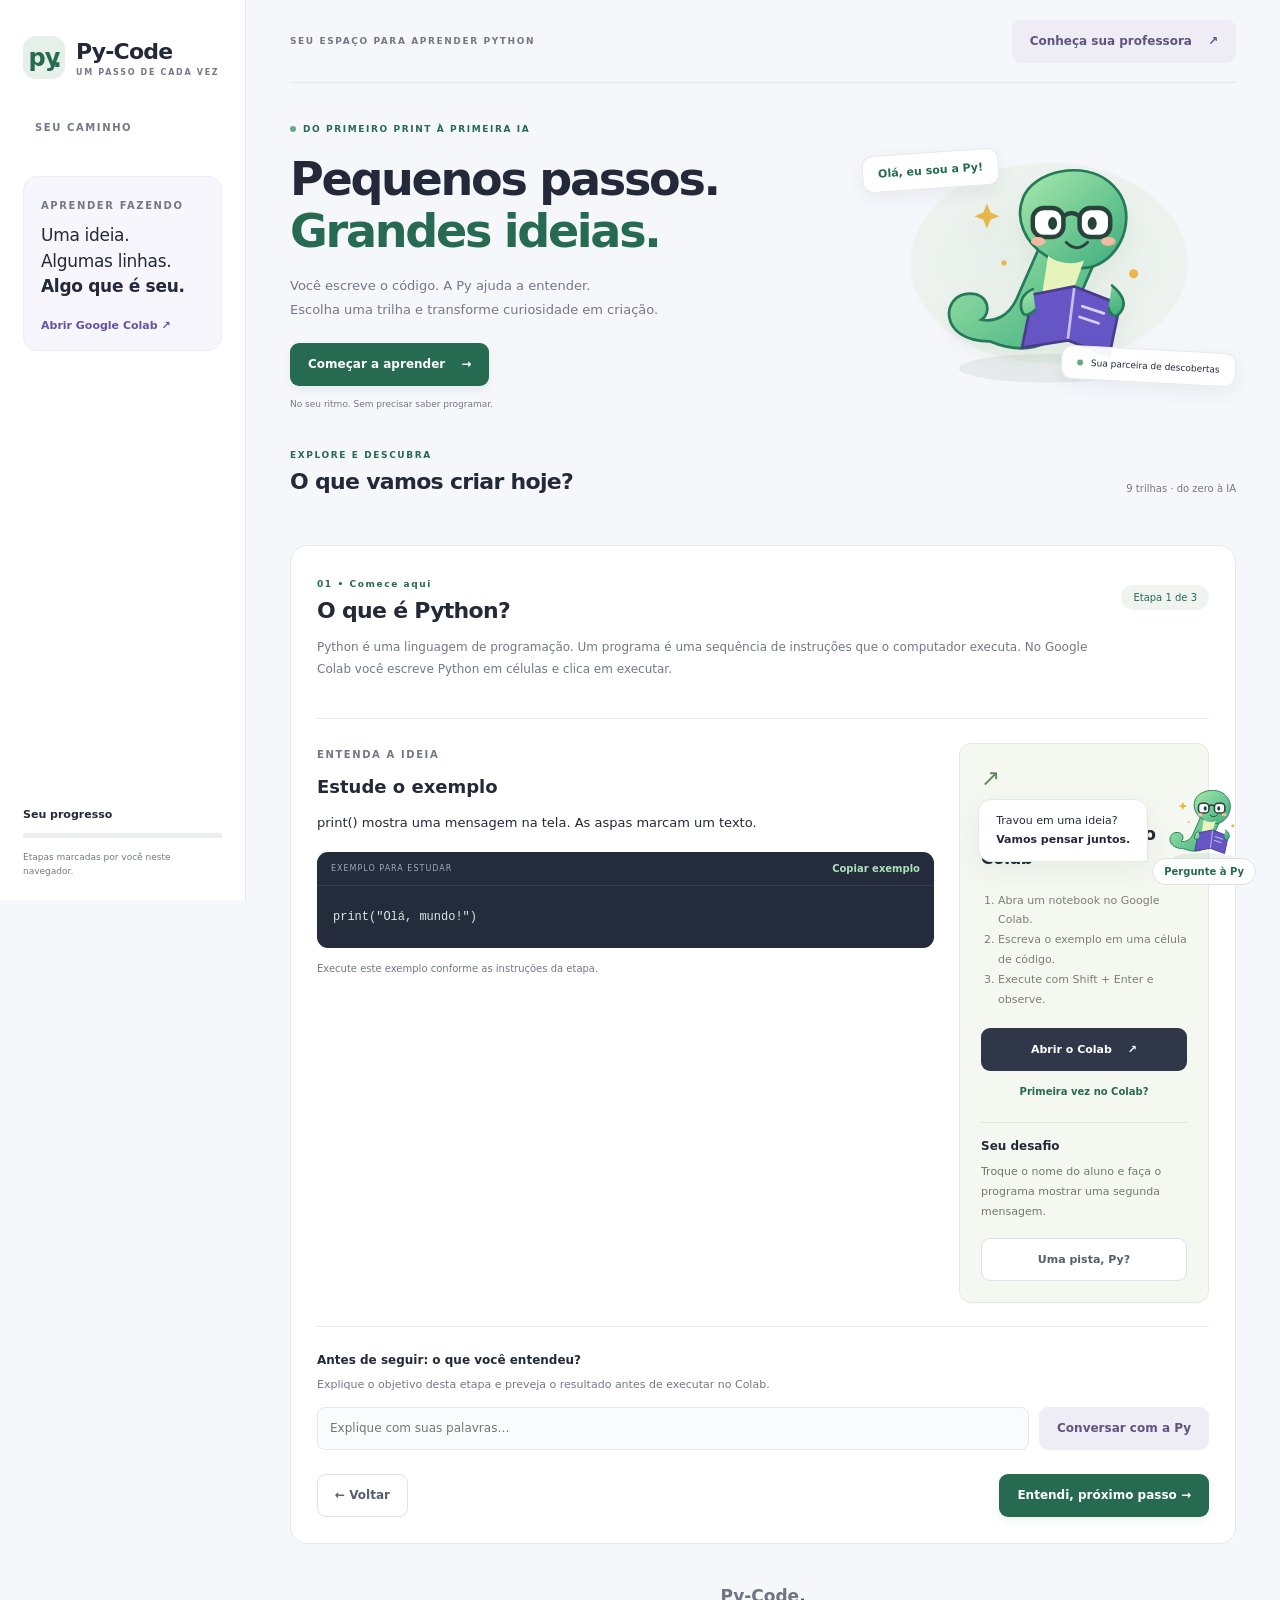
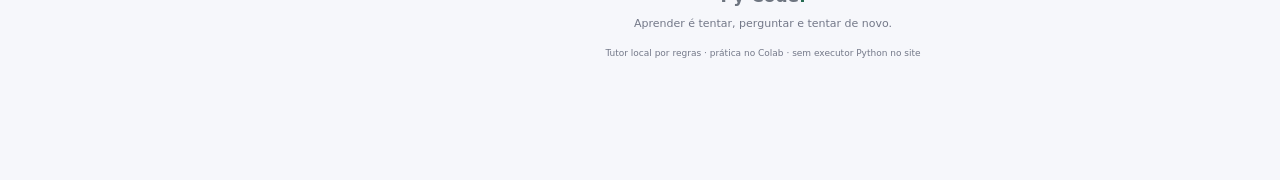
==== commit a095fcd9: "Ensina a construir os mesmos códigos de Cobrinha, Tetris, RPG e ELIZA dentro do site" ====
--- a/index.html
+++ b/index.html
@@ -4,8 +4,8 @@
 <meta charset="utf-8"><meta name="viewport" content="width=device-width,initial-scale=1,viewport-fit=cover">
 <meta name="theme-color" content="#f6f7fb"><meta name="description" content="Aprenda Python passo a passo com a Py, sua cobrinha professora. Aulas, desafios e orientação para programar no Google Colab.">
 <title>Py-Code — Pequenos passos, grandes ideias</title>
-<link rel="manifest" href="./manifest.webmanifest"><link rel="stylesheet" href="./academia.css?v=42">
-<script src="./curriculo.js?v=42" defer></script><script src="./tutor.js?v=42" defer></script><script src="./academia.js?v=42" defer></script>
+<link rel="manifest" href="./manifest.webmanifest"><link rel="stylesheet" href="./academia.css?v=43">
+<script src="./curriculo.js?v=43" defer></script><script src="./tutor.js?v=43" defer></script><script src="./academia.js?v=43" defer></script>
 </head>
 <body>
 <a class="skip" href="#lesson">Pular para a aula</a>
@@ -23,7 +23,7 @@
 <section id="lesson" class="lesson" aria-labelledby="lessonTitle" tabindex="-1">
 <div class="lesson-heading"><div><span class="eyebrow" id="lessonTag"></span><h2 id="lessonTitle"></h2></div><span class="stage-badge" id="lessonCounter"></span></div><p id="intro" class="lesson-intro"></p>
 <div id="stepTabs" class="step-tabs" aria-label="Etapas da aula"></div>
-<div class="lesson-grid"><div><span class="tiny-label">ENTENDA A IDEIA</span><p id="explain" class="explanation"></p><div class="example"><div class="example-head"><span>EXEMPLO PARA ESTUDAR</span><button id="copy" class="text-button">Copiar exemplo</button></div><pre><code id="exampleCode"></code></pre></div><p class="example-note">Estude os exemplos iniciais. Nos projetos interativos, siga até a etapa 5 para executar o programa completo.</p><div id="lineNotes" class="line-notes"></div></div><aside class="practice"><span class="practice-icon" aria-hidden="true">↗</span><span class="eyebrow">AGORA É COM VOCÊ</span><h3>Leve a ideia para o Colab</h3><ol><li>Abra um notebook no Google Colab.</li><li>Escreva o exemplo em uma célula de código.</li><li>Execute com Shift + Enter e observe.</li></ol><a class="button dark" href="https://colab.research.google.com/" target="_blank" rel="noopener noreferrer">Abrir o Colab <span aria-hidden="true">↗</span></a><button class="text-button" id="colabHelp">Primeira vez no Colab?</button><div class="practice-divider"></div><strong>Seu desafio</strong><p id="challenge"></p><button id="hint" class="button outline">Uma pista, Py?</button></aside></div>
+<div class="lesson-grid"><div><span class="tiny-label">ENTENDA A IDEIA</span><h3 id="stageTitle"></h3><p id="explain" class="explanation"></p><div class="example"><div class="example-head"><span>EXEMPLO PARA ESTUDAR</span><button id="copy" class="text-button">Copiar exemplo</button></div><pre><code id="exampleCode"></code></pre></div><p class="example-note" id="executionNote">Estude o código desta etapa e siga as instruções de execução.</p><div id="lineNotes" class="line-notes"></div></div><aside class="practice"><span class="practice-icon" aria-hidden="true">↗</span><span class="eyebrow">AGORA É COM VOCÊ</span><h3 id="practiceTitle">Leve a ideia para o Colab</h3><ol id="practiceInstructions"><li>Abra um notebook no Google Colab.</li><li>Escreva o exemplo em uma célula de código.</li><li>Execute com Shift + Enter e observe.</li></ol><a class="button dark" href="https://colab.research.google.com/" target="_blank" rel="noopener noreferrer">Abrir o Colab <span aria-hidden="true">↗</span></a><button class="text-button" id="colabHelp">Primeira vez no Colab?</button><div class="practice-divider"></div><strong>Seu desafio</strong><p id="challenge"></p><button id="hint" class="button outline">Uma pista, Py?</button></aside></div>
 <div class="check"><label for="reflection">Antes de seguir: o que você entendeu?</label><p id="checkQuestion"></p><div class="reflection-row"><input id="reflection" autocomplete="off" maxlength="600" placeholder="Explique com suas palavras…"><button id="discuss" class="button subtle">Conversar com a Py</button></div></div>
 <div class="lesson-footer"><button id="previous" class="button outline">← Voltar</button><span id="lessonStatus" role="status"></span><button id="next" class="button primary">Entendi, próximo passo →</button></div>
 </section><footer class="page-footer"><span class="brand-word">Py-Code<span>.</span></span><p>Aprender é tentar, perguntar e tentar de novo.</p><small>Tutor local por regras · prática no Colab · sem executor Python no site</small></footer>
--- a/academia.css
+++ b/academia.css
@@ -5,5 +5,4 @@
 @media(max-width:580px){main{padding:0 17px}.sidebar{padding:15px 17px 10px}.topbar>span{font-size:8px;max-width:140px;line-height:1.8}.topbar .button{font-size:10px;padding:8px 11px;gap:5px}.hero{grid-template-columns:minmax(0,1fr) 115px;gap:0;min-height:310px;padding:25px 0}.hero h1{font-size:34px;letter-spacing:-1.6px}.hero .eyebrow{font-size:7px;letter-spacing:.8px}.hero p{font-size:11px}.hero p br{display:none}.hero-art{min-height:180px;align-self:center;margin-left:-16px}.hero-art img{width:155px;max-width:none}.float-label{display:none}.hero-note{font-size:8px}.hero .button{font-size:11px;padding:11px 14px}.section-heading{align-items:start}.section-heading h2{font-size:20px}.section-heading .muted{font-size:8px;max-width:70px;text-align:right;line-height:1.7}.cards{grid-template-columns:repeat(2,minmax(0,1fr));gap:10px}.card{min-height:150px;padding:15px}.card:last-child{grid-column:1/-1;min-height:115px}.card:last-child .card-icon{margin-bottom:8px}.card b{font-size:12px}.card small{font-size:10px}.lesson{padding:17px;margin-top:25px}.lesson h2{font-size:21px}.lesson-grid{grid-template-columns:1fr}.practice{padding:19px}.practice-icon{display:none}.practice ol{margin-top:6px}.lesson-footer{flex-wrap:wrap}.lesson-footer .button{font-size:10px;padding:10px}.lesson-footer>span{order:3;width:100%;text-align:center}.stage-badge{font-size:9px;padding:7px 9px}.reflection-row button{width:100%}.assistant{right:8px;bottom:8px;width:calc(100% - 16px);height:min(660px,calc(100dvh - 16px));border-radius:15px}.mascot-dock{right:10px;bottom:12px}.bot-fab img{width:75px;height:75px}.bot-fab span{font-size:9px}.page-footer{padding-bottom:130px}pre{font-size:11px}.example-head span{font-size:7px}}
 @media(prefers-reduced-motion:reduce){*,*::before,*::after{transition:none!important;scroll-behavior:auto!important}}
 
-/* Jogos completos: mantenha o exemplo longo navegável no celular. */
-.example pre{max-height:420px;overflow:auto}#lineNotes.game-notes{max-height:260px;overflow:auto}#gameNotebook{margin:10px 0}
+.step-tabs{flex-wrap:wrap;gap:8px}.step-tabs button{white-space:normal;text-align:left;max-width:100%;line-height:1.5}#stageTitle{font-size:18px;line-height:1.4;margin:12px 0}#executionNote{line-height:1.7}
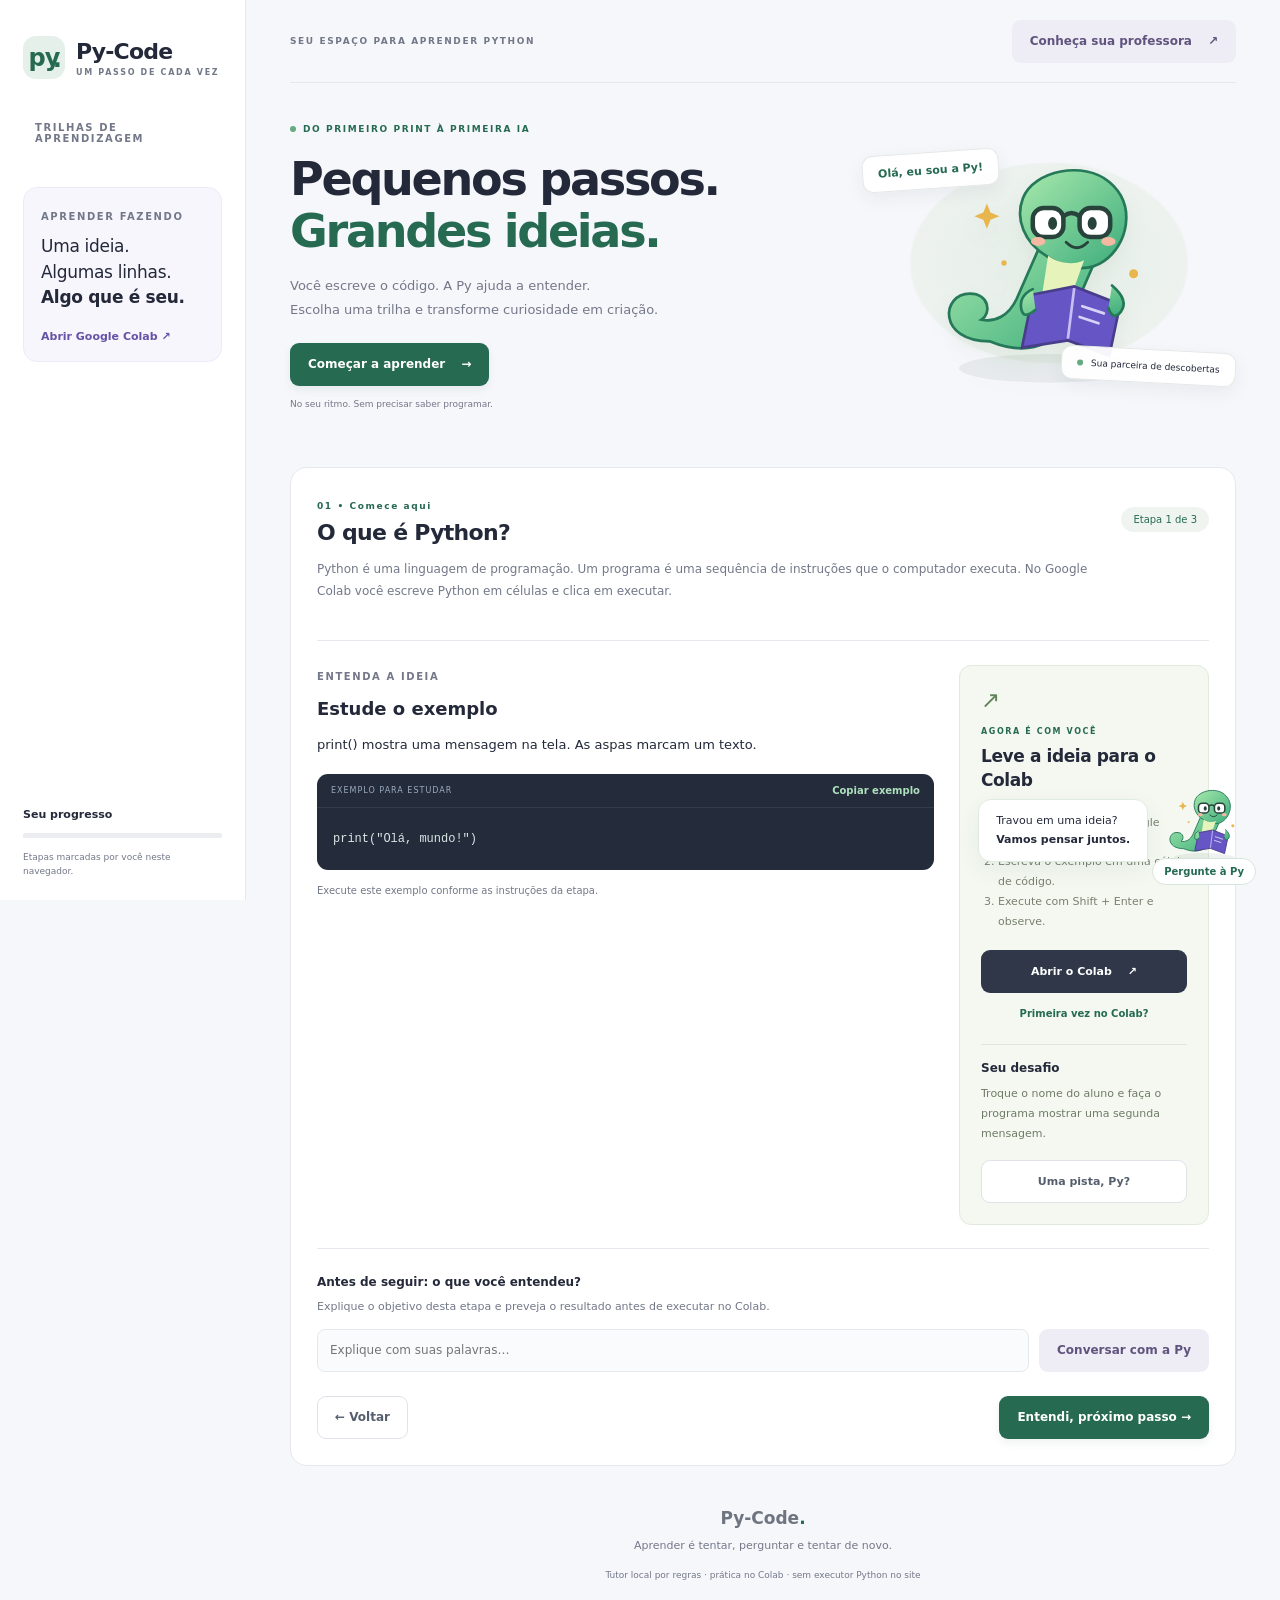
==== commit f29d702e: "Mantém trilhas na lateral esquerda e adiciona menu lateral no celular" ====
--- a/index.html
+++ b/index.html
@@ -4,22 +4,22 @@
 <meta charset="utf-8"><meta name="viewport" content="width=device-width,initial-scale=1,viewport-fit=cover">
 <meta name="theme-color" content="#f6f7fb"><meta name="description" content="Aprenda Python passo a passo com a Py, sua cobrinha professora. Aulas, desafios e orientação para programar no Google Colab.">
 <title>Py-Code — Pequenos passos, grandes ideias</title>
-<link rel="manifest" href="./manifest.webmanifest"><link rel="stylesheet" href="./academia.css?v=43">
-<script src="./curriculo.js?v=43" defer></script><script src="./tutor.js?v=43" defer></script><script src="./academia.js?v=43" defer></script>
+<link rel="manifest" href="./manifest.webmanifest"><link rel="stylesheet" href="./academia.css?v=44">
+<script src="./curriculo.js?v=44" defer></script><script src="./tutor.js?v=44" defer></script><script src="./academia.js?v=44" defer></script>
 </head>
 <body>
 <a class="skip" href="#lesson">Pular para a aula</a>
-<div class="layout">
-<aside class="sidebar">
+<button id="trailsBackdrop" class="trails-backdrop" aria-label="Fechar menu de trilhas" hidden></button><div class="layout">
+<aside class="sidebar" id="trailSidebar" aria-label="Trilhas de aprendizagem">
 <a class="brand" href="./" aria-label="Py-Code início"><span class="brand-symbol">py<span>.</span></span><span>Py-Code<small>UM PASSO DE CADA VEZ</small></span></a>
-<p class="nav-caption">SEU CAMINHO</p><nav id="nav" aria-label="Trilhas de aprendizagem"></nav>
+<p class="nav-caption">TRILHAS DE APRENDIZAGEM</p><nav id="nav" aria-label="Trilhas de aprendizagem"></nav>
 <div class="sidebar-tip"><span class="tiny-label">APRENDER FAZENDO</span><p>Uma ideia.<br>Algumas linhas.<br><strong>Algo que é seu.</strong></p><a href="https://colab.research.google.com/" target="_blank" rel="noopener noreferrer">Abrir Google Colab <span aria-hidden="true">↗</span></a></div>
 <div class="progress-card"><div><strong>Seu progresso</strong><span id="progressLabel"></span></div><progress id="progressBar" value="0" max="9"></progress><small>Etapas marcadas por você neste navegador.</small></div>
 </aside>
 <main>
-<header class="topbar"><span>SEU ESPAÇO PARA APRENDER PYTHON</span><button id="openBot" class="button subtle">Conheça sua professora <span aria-hidden="true">↗</span></button></header>
+<header class="topbar"><button id="toggleTrails" class="button outline trails-toggle" aria-controls="trailSidebar" aria-expanded="false">☰ Trilhas</button><span>SEU ESPAÇO PARA APRENDER PYTHON</span><button id="openBot" class="button subtle">Conheça sua professora <span aria-hidden="true">↗</span></button></header>
 <section class="hero"><div><span class="eyebrow"><span class="dot"></span> DO PRIMEIRO PRINT À PRIMEIRA IA</span><h1>Pequenos passos.<br><span>Grandes ideias.</span></h1><p>Você escreve o código. A Py ajuda a entender.<br>Escolha uma trilha e transforme curiosidade em criação.</p><button class="button primary" id="continue">Começar a aprender <span aria-hidden="true">→</span></button><span class="hero-note">No seu ritmo. Sem precisar saber programar.</span></div><div class="hero-art"><span class="float-label label-one">Olá, eu sou a Py!</span><img src="./assets/py-mentor.svg" alt="Py, uma cobrinha verde com óculos e um livro de Python" width="300" height="300"><span class="float-label label-two"><span class="dot"></span> Sua parceira de descobertas</span></div></section>
-<section class="paths" aria-labelledby="pathsTitle"><div class="section-heading"><div><span class="eyebrow">EXPLORE E DESCUBRA</span><h2 id="pathsTitle">O que vamos criar hoje?</h2></div><span class="muted">9 trilhas · do zero à IA</span></div><div class="cards" id="cards"></div></section>
+<section hidden class="paths" aria-labelledby="pathsTitle"><div class="section-heading"><div><span class="eyebrow">EXPLORE E DESCUBRA</span><h2 id="pathsTitle">O que vamos criar hoje?</h2></div><span class="muted">9 trilhas · do zero à IA</span></div><div class="cards" id="cards"></div></section>
 <section id="lesson" class="lesson" aria-labelledby="lessonTitle" tabindex="-1">
 <div class="lesson-heading"><div><span class="eyebrow" id="lessonTag"></span><h2 id="lessonTitle"></h2></div><span class="stage-badge" id="lessonCounter"></span></div><p id="intro" class="lesson-intro"></p>
 <div id="stepTabs" class="step-tabs" aria-label="Etapas da aula"></div>
--- a/academia.css
+++ b/academia.css
@@ -6,3 +6,13 @@
 @media(prefers-reduced-motion:reduce){*,*::before,*::after{transition:none!important;scroll-behavior:auto!important}}
 
 .step-tabs{flex-wrap:wrap;gap:8px}.step-tabs button{white-space:normal;text-align:left;max-width:100%;line-height:1.5}#stageTitle{font-size:18px;line-height:1.4;margin:12px 0}#executionNote{line-height:1.7}
+
+/* Trilhas na lateral; em telas pequenas o menu abre pela esquerda. */
+.trails-toggle{display:none}.trails-backdrop{position:fixed;inset:0;border:0;background:#172a3266;z-index:39}.sidebar{overscroll-behavior:contain}.sidebar nav{flex-shrink:0}
+@media(max-width:880px){
+ .sidebar{position:fixed;left:0;top:0;bottom:0;width:min(290px,85vw);height:100dvh;padding:25px 18px;border-right:1px solid var(--line);border-bottom:0;z-index:40;transform:translateX(-100%);visibility:hidden;transition:transform .2s,visibility .2s;overflow-y:auto}
+ body.trails-open .sidebar{transform:translateX(0);visibility:visible}
+ .sidebar .nav-caption{display:block;margin:28px 0 12px 10px}.sidebar nav{display:grid;overflow:visible;margin-top:0;gap:7px}.sidebar nav button{width:100%;min-height:44px;font-size:12px;white-space:normal;flex-shrink:1}
+ .sidebar .sidebar-tip,.sidebar .progress-card{display:block}.sidebar .progress-card{margin-top:20px;padding-top:12px}.sidebar .sidebar-tip{margin-top:20px}
+ .trails-toggle{display:inline-flex;flex-shrink:0}.topbar{flex-wrap:wrap;padding:12px 0}.topbar>span{flex:1}.topbar #openBot{margin-left:auto}body.trails-open{overflow:hidden}
+}
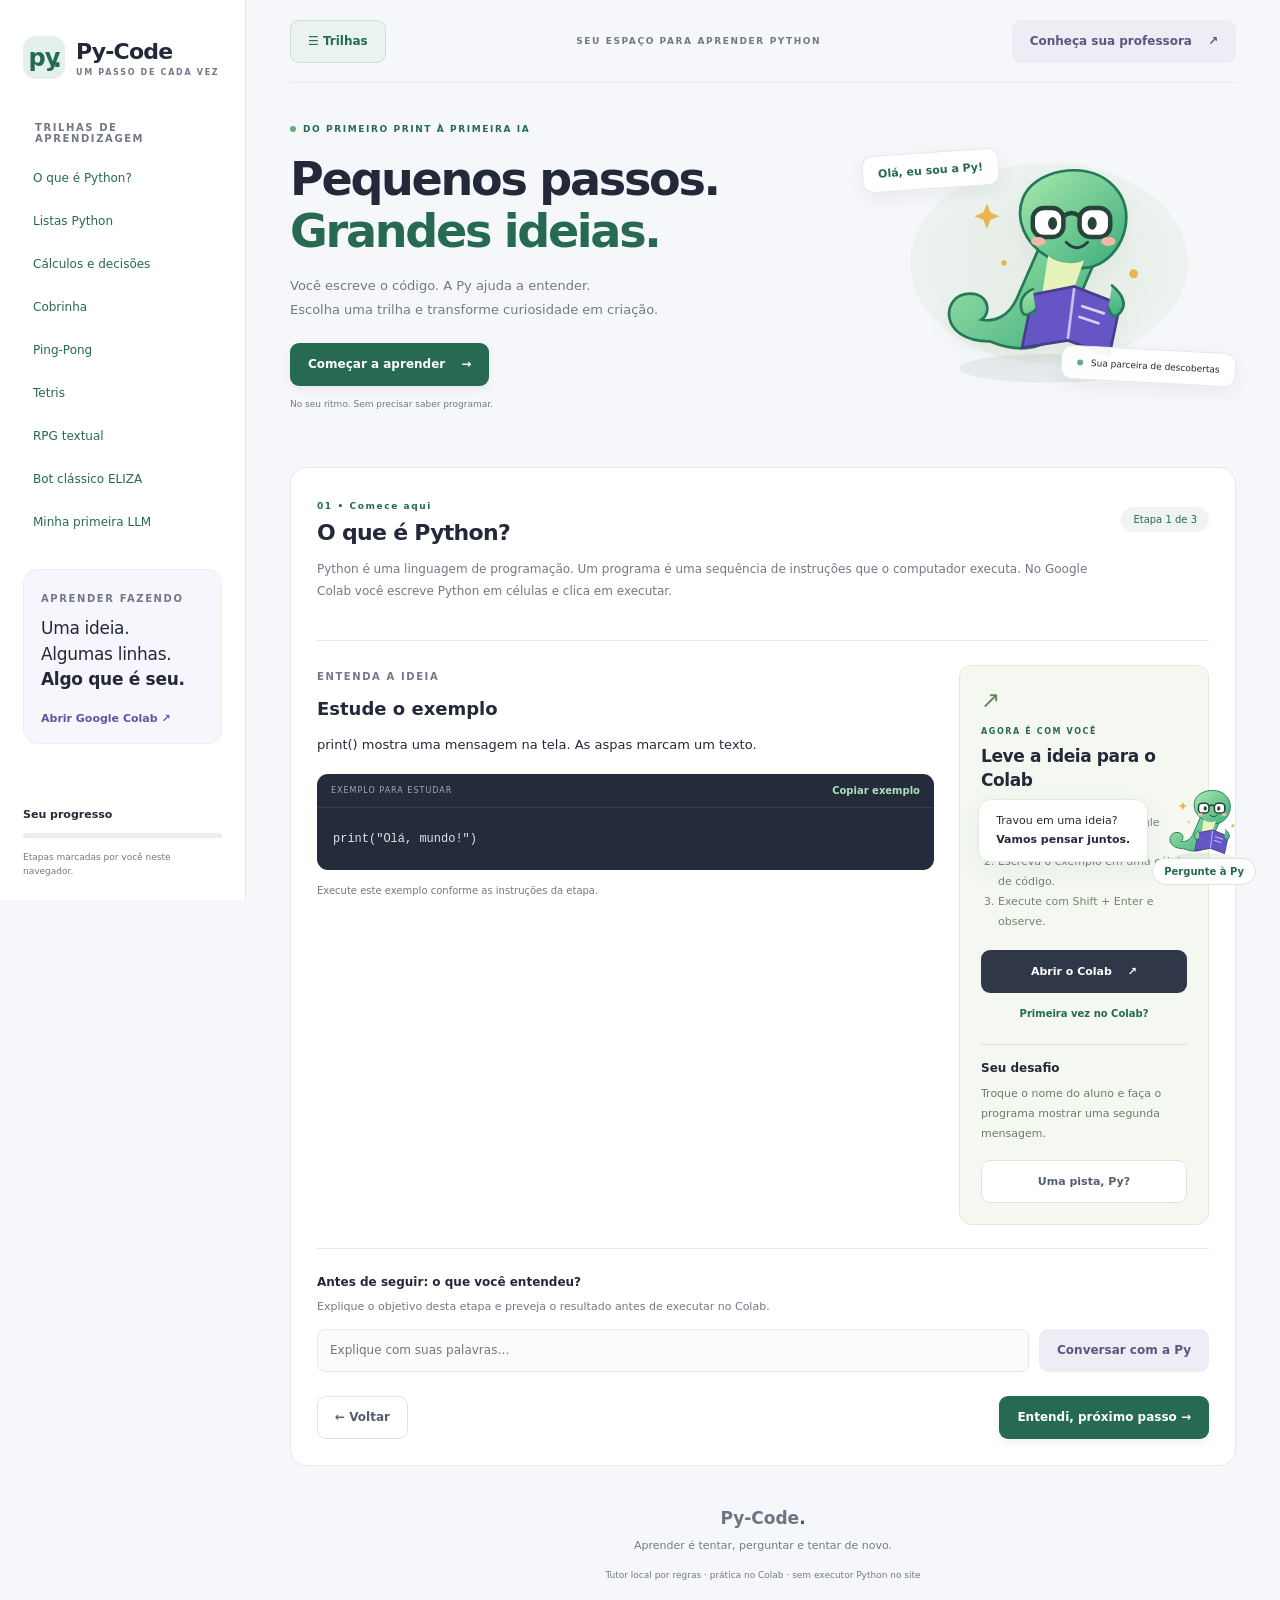
==== commit aceb0ddb: "Exibe opção Trilhas em todas as telas e inclui navegação no HTML inicial" ====
--- a/index.html
+++ b/index.html
@@ -4,15 +4,15 @@
 <meta charset="utf-8"><meta name="viewport" content="width=device-width,initial-scale=1,viewport-fit=cover">
 <meta name="theme-color" content="#f6f7fb"><meta name="description" content="Aprenda Python passo a passo com a Py, sua cobrinha professora. Aulas, desafios e orientação para programar no Google Colab.">
 <title>Py-Code — Pequenos passos, grandes ideias</title>
-<link rel="manifest" href="./manifest.webmanifest"><link rel="stylesheet" href="./academia.css?v=44">
-<script src="./curriculo.js?v=44" defer></script><script src="./tutor.js?v=44" defer></script><script src="./academia.js?v=44" defer></script>
+<link rel="manifest" href="./manifest.webmanifest"><link rel="stylesheet" href="./academia.css?v=45">
+<script src="./curriculo.js?v=45" defer></script><script src="./tutor.js?v=45" defer></script><script src="./academia.js?v=45" defer></script>
 </head>
 <body>
 <a class="skip" href="#lesson">Pular para a aula</a>
 <button id="trailsBackdrop" class="trails-backdrop" aria-label="Fechar menu de trilhas" hidden></button><div class="layout">
 <aside class="sidebar" id="trailSidebar" aria-label="Trilhas de aprendizagem">
 <a class="brand" href="./" aria-label="Py-Code início"><span class="brand-symbol">py<span>.</span></span><span>Py-Code<small>UM PASSO DE CADA VEZ</small></span></a>
-<p class="nav-caption">TRILHAS DE APRENDIZAGEM</p><nav id="nav" aria-label="Trilhas de aprendizagem"></nav>
+<p class="nav-caption">TRILHAS DE APRENDIZAGEM</p><nav id="nav" aria-label="Trilhas de aprendizagem"><a href="?trilha=inicio#lesson">O que é Python?</a><a href="?trilha=listas#lesson">Listas Python</a><a href="?trilha=calculos#lesson">Cálculos e decisões</a><a href="?trilha=cobrinha#lesson">Cobrinha</a><a href="?trilha=pong#lesson">Ping-Pong</a><a href="?trilha=tetris#lesson">Tetris</a><a href="?trilha=rpg#lesson">RPG textual</a><a href="?trilha=bot#lesson">Bot clássico ELIZA</a><a href="?trilha=colab#lesson">Minha primeira LLM</a></nav>
 <div class="sidebar-tip"><span class="tiny-label">APRENDER FAZENDO</span><p>Uma ideia.<br>Algumas linhas.<br><strong>Algo que é seu.</strong></p><a href="https://colab.research.google.com/" target="_blank" rel="noopener noreferrer">Abrir Google Colab <span aria-hidden="true">↗</span></a></div>
 <div class="progress-card"><div><strong>Seu progresso</strong><span id="progressLabel"></span></div><progress id="progressBar" value="0" max="9"></progress><small>Etapas marcadas por você neste navegador.</small></div>
 </aside>
--- a/academia.css
+++ b/academia.css
@@ -8,7 +8,7 @@
 .step-tabs{flex-wrap:wrap;gap:8px}.step-tabs button{white-space:normal;text-align:left;max-width:100%;line-height:1.5}#stageTitle{font-size:18px;line-height:1.4;margin:12px 0}#executionNote{line-height:1.7}
 
 /* Trilhas na lateral; em telas pequenas o menu abre pela esquerda. */
-.trails-toggle{display:none}.trails-backdrop{position:fixed;inset:0;border:0;background:#172a3266;z-index:39}.sidebar{overscroll-behavior:contain}.sidebar nav{flex-shrink:0}
+.trails-toggle{display:inline-flex;flex-shrink:0}.trails-backdrop{position:fixed;inset:0;border:0;background:#172a3266;z-index:39}.sidebar{overscroll-behavior:contain}.sidebar nav{flex-shrink:0}
 @media(max-width:880px){
  .sidebar{position:fixed;left:0;top:0;bottom:0;width:min(290px,85vw);height:100dvh;padding:25px 18px;border-right:1px solid var(--line);border-bottom:0;z-index:40;transform:translateX(-100%);visibility:hidden;transition:transform .2s,visibility .2s;overflow-y:auto}
  body.trails-open .sidebar{transform:translateX(0);visibility:visible}
@@ -16,3 +16,5 @@
  .sidebar .sidebar-tip,.sidebar .progress-card{display:block}.sidebar .progress-card{margin-top:20px;padding-top:12px}.sidebar .sidebar-tip{margin-top:20px}
  .trails-toggle{display:inline-flex;flex-shrink:0}.topbar{flex-wrap:wrap;padding:12px 0}.topbar>span{flex:1}.topbar #openBot{margin-left:auto}body.trails-open{overflow:hidden}
 }
+
+.sidebar nav a{display:block;padding:12px 10px;border-radius:8px;text-decoration:none;font-size:12px;color:var(--green)}.sidebar nav a:hover{background:var(--mint)}@media(min-width:881px){.topbar{flex-wrap:wrap;padding:10px 0}.trails-toggle{background:var(--mint);border-color:#cce0d3;color:var(--green)}}
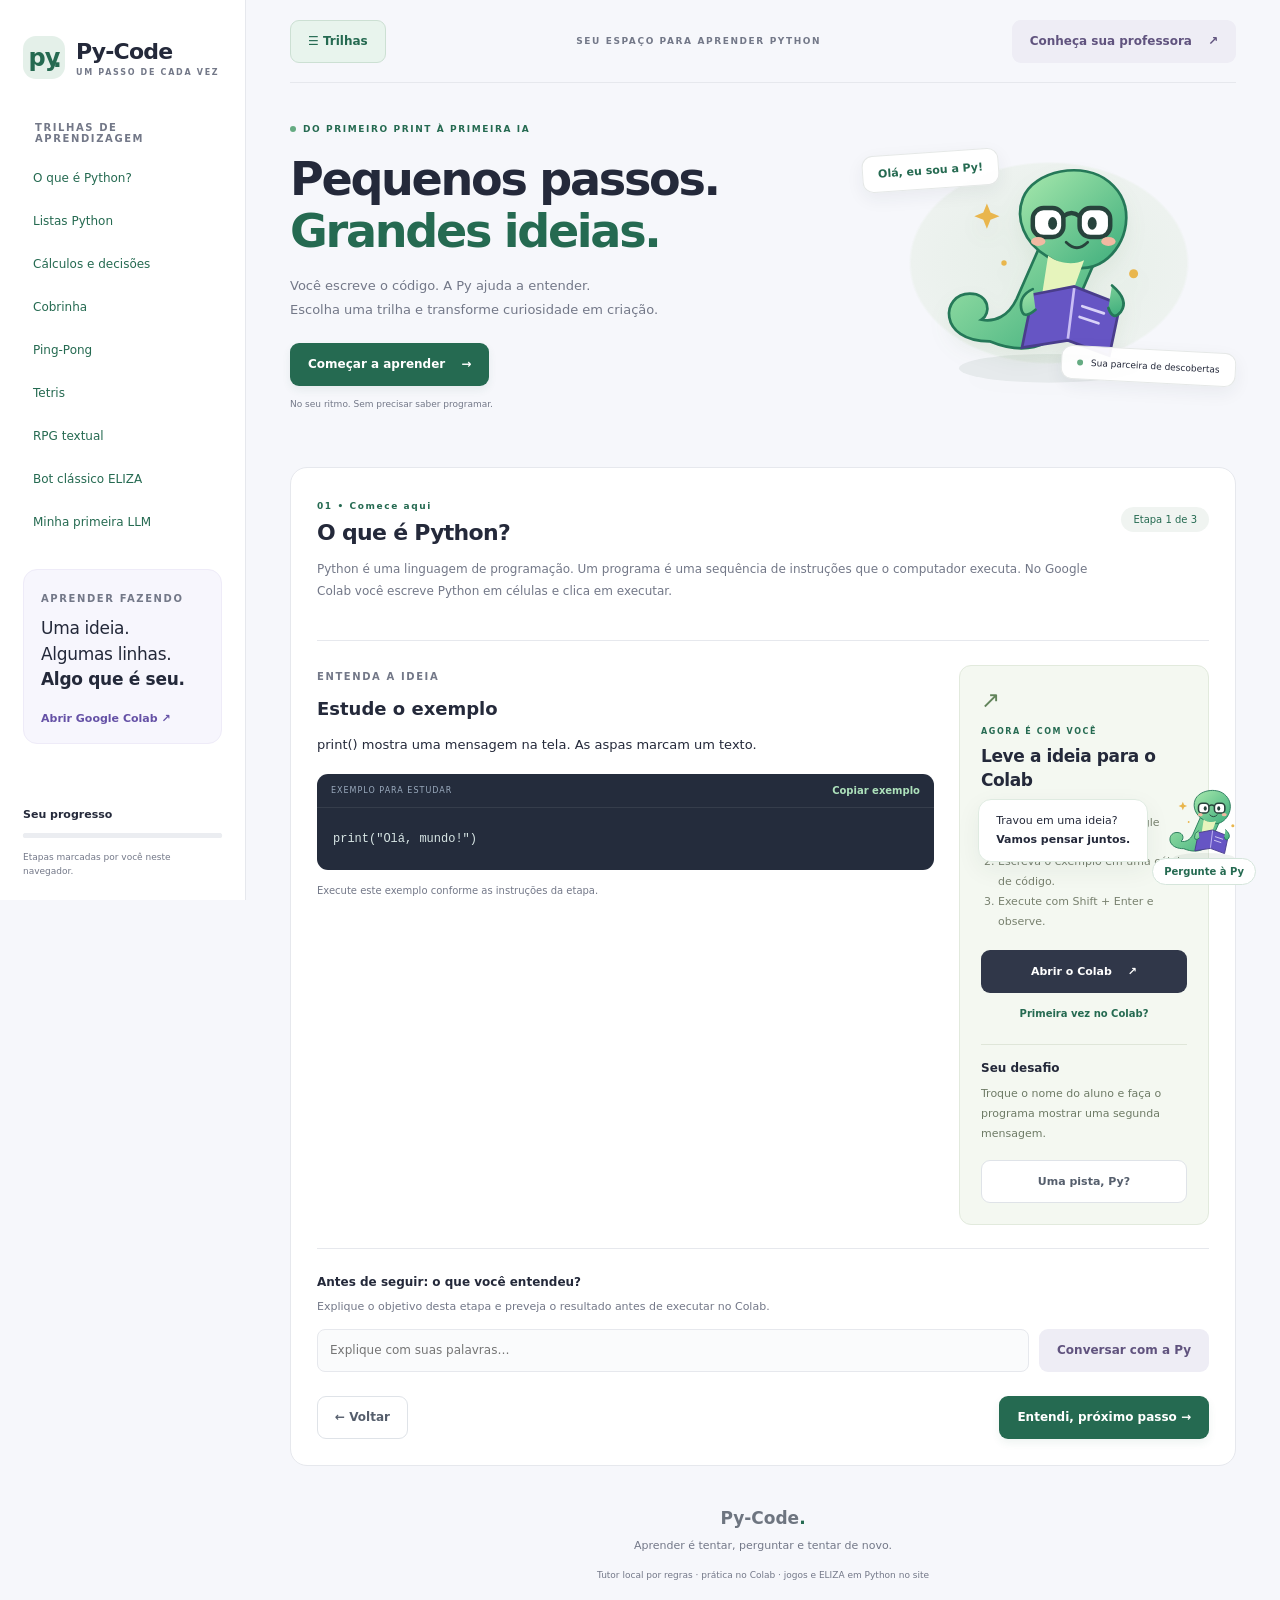
==== commit ca10ecce: "Executa os projetos em Python dentro do site" ====
--- a/index.html
+++ b/index.html
@@ -4,9 +4,9 @@
 <meta charset="utf-8"><meta name="viewport" content="width=device-width,initial-scale=1,viewport-fit=cover">
 <meta name="theme-color" content="#f6f7fb"><meta name="description" content="Aprenda Python passo a passo com a Py, sua cobrinha professora. Aulas, desafios e orientação para programar no Google Colab.">
 <title>Py-Code — Pequenos passos, grandes ideias</title>
-<link rel="manifest" href="./manifest.webmanifest"><link rel="stylesheet" href="./academia.css?v=45">
-<script src="./curriculo.js?v=45" defer></script><script src="./tutor.js?v=45" defer></script><script src="./academia.js?v=45" defer></script>
-</head>
+<link rel="manifest" href="./manifest.webmanifest"><link rel="stylesheet" href="./academia.css?v=46">
+<script src="./curriculo.js?v=46" defer></script><script src="./tutor.js?v=46" defer></script><script src="./academia.js?v=46" defer></script>
+<script src="./games-data.js?v=46" defer></script><script src="./games.js?v=46" defer></script></head>
 <body>
 <a class="skip" href="#lesson">Pular para a aula</a>
 <button id="trailsBackdrop" class="trails-backdrop" aria-label="Fechar menu de trilhas" hidden></button><div class="layout">
@@ -24,9 +24,9 @@
 <div class="lesson-heading"><div><span class="eyebrow" id="lessonTag"></span><h2 id="lessonTitle"></h2></div><span class="stage-badge" id="lessonCounter"></span></div><p id="intro" class="lesson-intro"></p>
 <div id="stepTabs" class="step-tabs" aria-label="Etapas da aula"></div>
 <div class="lesson-grid"><div><span class="tiny-label">ENTENDA A IDEIA</span><h3 id="stageTitle"></h3><p id="explain" class="explanation"></p><div class="example"><div class="example-head"><span>EXEMPLO PARA ESTUDAR</span><button id="copy" class="text-button">Copiar exemplo</button></div><pre><code id="exampleCode"></code></pre></div><p class="example-note" id="executionNote">Estude o código desta etapa e siga as instruções de execução.</p><div id="lineNotes" class="line-notes"></div></div><aside class="practice"><span class="practice-icon" aria-hidden="true">↗</span><span class="eyebrow">AGORA É COM VOCÊ</span><h3 id="practiceTitle">Leve a ideia para o Colab</h3><ol id="practiceInstructions"><li>Abra um notebook no Google Colab.</li><li>Escreva o exemplo em uma célula de código.</li><li>Execute com Shift + Enter e observe.</li></ol><a class="button dark" href="https://colab.research.google.com/" target="_blank" rel="noopener noreferrer">Abrir o Colab <span aria-hidden="true">↗</span></a><button class="text-button" id="colabHelp">Primeira vez no Colab?</button><div class="practice-divider"></div><strong>Seu desafio</strong><p id="challenge"></p><button id="hint" class="button outline">Uma pista, Py?</button></aside></div>
-<div class="check"><label for="reflection">Antes de seguir: o que você entendeu?</label><p id="checkQuestion"></p><div class="reflection-row"><input id="reflection" autocomplete="off" maxlength="600" placeholder="Explique com suas palavras…"><button id="discuss" class="button subtle">Conversar com a Py</button></div></div>
+<section id="gamePanel" class="game-panel" aria-label="Projeto interativo em Python" hidden><h3>Execute o projeto aqui</h3><p id="gameStatus" role="status"></p><canvas id="gameCanvas" width="320" height="320" aria-label="Tabuleiro do jogo"></canvas><p id="gameStory"></p><div id="gameControls"></div><div><button id="gamePause" class="button primary">Iniciar</button><button id="gameReset" class="button outline">Reiniciar</button><button id="gameClose" class="button outline">Fechar jogo</button></div><div id="gameChatLog" role="log" aria-live="polite"></div><form id="gameChatForm" hidden><label for="gameChatInput">Sua mensagem para ELIZA</label><input id="gameChatInput" maxlength="2000" autocomplete="off"><button class="button primary" type="submit">Enviar</button></form></section><div class="check"><label for="reflection">Antes de seguir: o que você entendeu?</label><p id="checkQuestion"></p><div class="reflection-row"><input id="reflection" autocomplete="off" maxlength="600" placeholder="Explique com suas palavras…"><button id="discuss" class="button subtle">Conversar com a Py</button></div></div>
 <div class="lesson-footer"><button id="previous" class="button outline">← Voltar</button><span id="lessonStatus" role="status"></span><button id="next" class="button primary">Entendi, próximo passo →</button></div>
-</section><footer class="page-footer"><span class="brand-word">Py-Code<span>.</span></span><p>Aprender é tentar, perguntar e tentar de novo.</p><small>Tutor local por regras · prática no Colab · sem executor Python no site</small></footer>
+</section><footer class="page-footer"><span class="brand-word">Py-Code<span>.</span></span><p>Aprender é tentar, perguntar e tentar de novo.</p><small>Tutor local por regras · prática no Colab · jogos e ELIZA em Python no site</small></footer>
 </main></div>
 <div class="mascot-dock"><div class="mascot-bubble" id="mascotBubble">Travou em uma ideia?<br><strong>Vamos pensar juntos.</strong></div><button class="bot-fab" id="botFab" aria-controls="assistant" aria-expanded="false" aria-label="Abrir conversa com a Py, professora Python"><img src="./assets/py-mentor.svg" alt="" width="92" height="92"><span>Pergunte à Py</span></button></div>
 <aside class="assistant" id="assistant" role="dialog" aria-modal="false" aria-labelledby="assistantTitle" hidden>
--- a/academia.css
+++ b/academia.css
@@ -18,3 +18,5 @@
 }
 
 .sidebar nav a{display:block;padding:12px 10px;border-radius:8px;text-decoration:none;font-size:12px;color:var(--green)}.sidebar nav a:hover{background:var(--mint)}@media(min-width:881px){.topbar{flex-wrap:wrap;padding:10px 0}.trails-toggle{background:var(--mint);border-color:#cce0d3;color:var(--green)}}
+
+.game-panel{margin:25px 0;padding:20px;background:#f0f6f2;border:1px solid #cce0d3;border-radius:14px}.game-panel canvas{max-width:100%;height:auto;display:block;margin:12px 0}.game-panel [hidden]{display:none!important}#gameControls{display:flex;flex-wrap:wrap;gap:8px;margin:12px 0}#gameChatLog{max-height:300px;overflow:auto}#gameChatForm{display:flex;flex-wrap:wrap;gap:10px}#gameChatInput{min-width:0;flex:1;padding:12px}.practice #playHere{margin-bottom:10px}
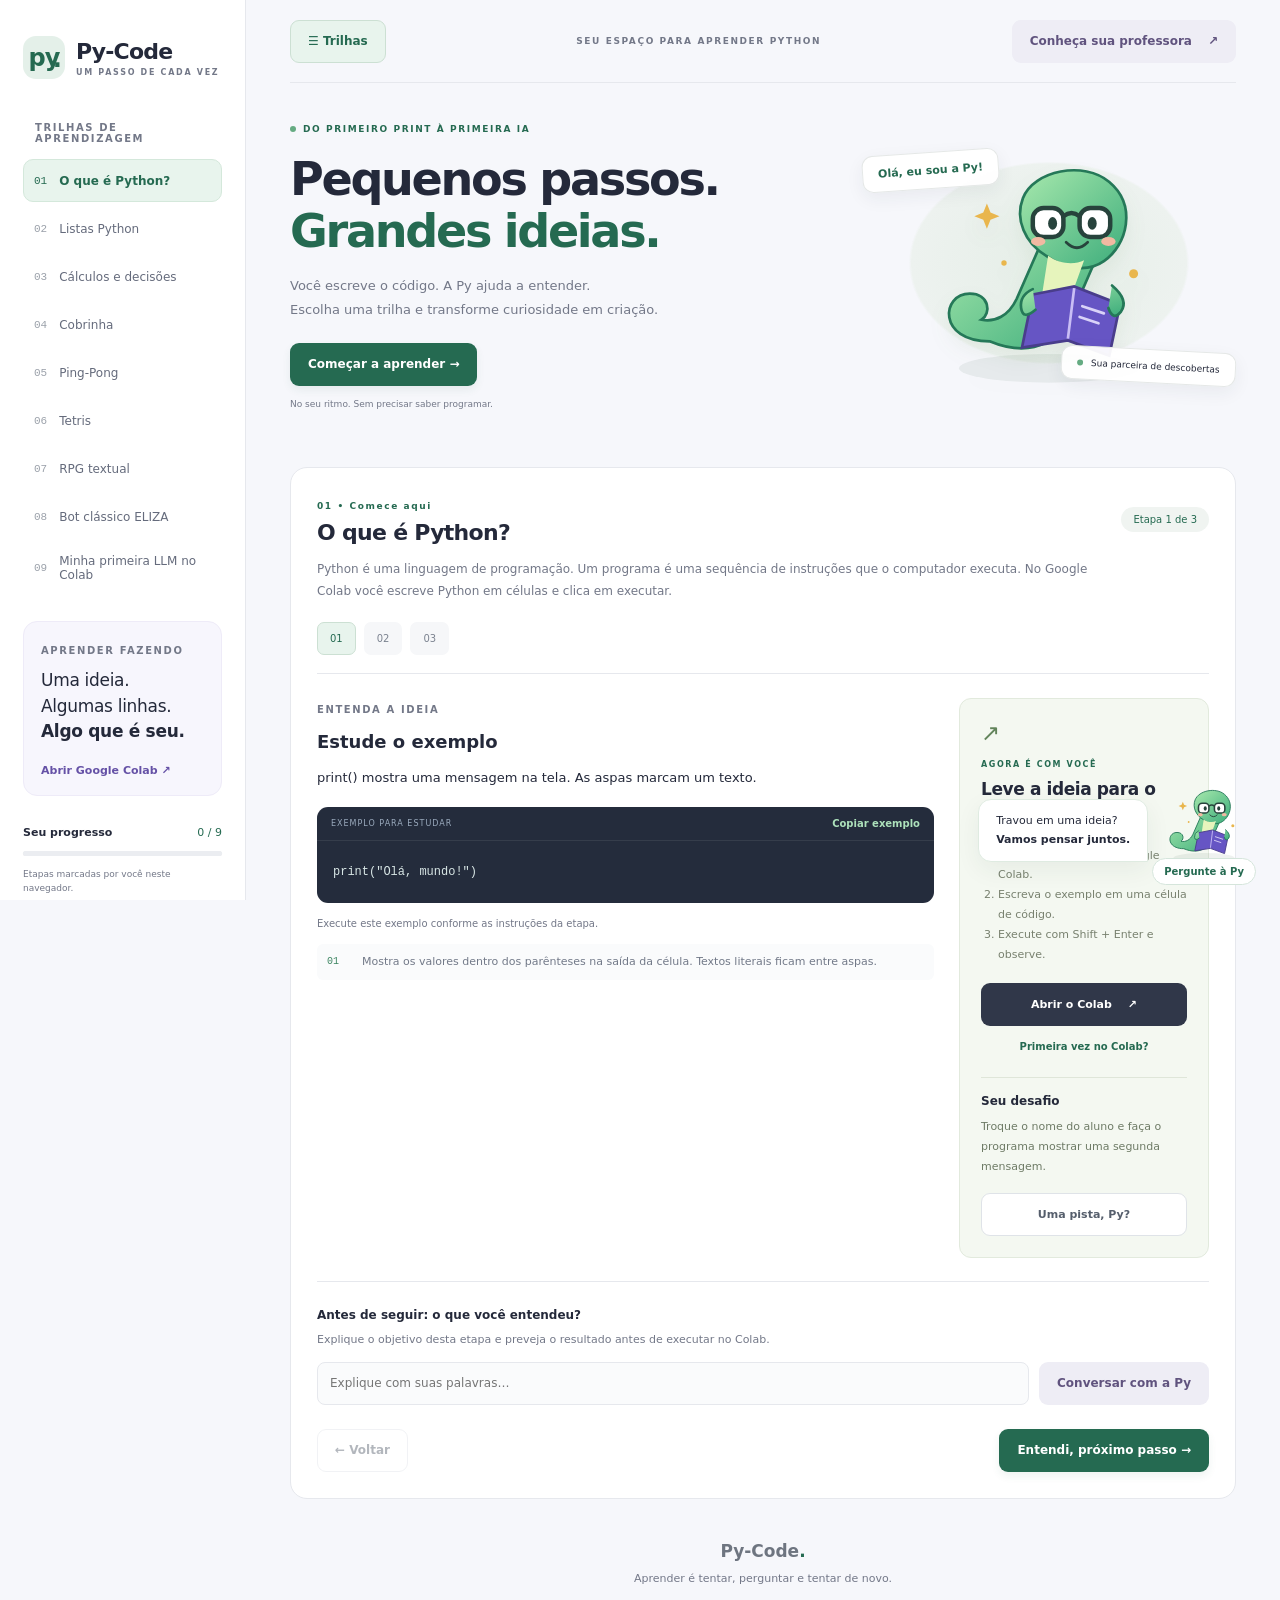
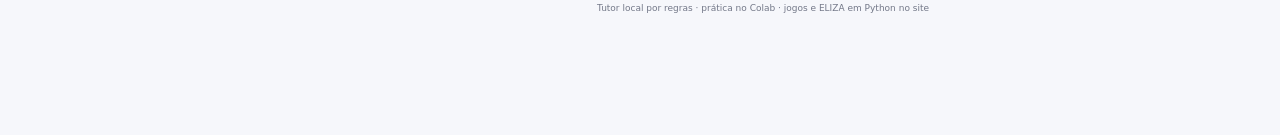
==== commit c6f30fe8: "Corrige botões ausentes que impediam a inicialização das trilhas" ====
--- a/index.html
+++ b/index.html
@@ -23,7 +23,7 @@
 <section id="lesson" class="lesson" aria-labelledby="lessonTitle" tabindex="-1">
 <div class="lesson-heading"><div><span class="eyebrow" id="lessonTag"></span><h2 id="lessonTitle"></h2></div><span class="stage-badge" id="lessonCounter"></span></div><p id="intro" class="lesson-intro"></p>
 <div id="stepTabs" class="step-tabs" aria-label="Etapas da aula"></div>
-<div class="lesson-grid"><div><span class="tiny-label">ENTENDA A IDEIA</span><h3 id="stageTitle"></h3><p id="explain" class="explanation"></p><div class="example"><div class="example-head"><span>EXEMPLO PARA ESTUDAR</span><button id="copy" class="text-button">Copiar exemplo</button></div><pre><code id="exampleCode"></code></pre></div><p class="example-note" id="executionNote">Estude o código desta etapa e siga as instruções de execução.</p><div id="lineNotes" class="line-notes"></div></div><aside class="practice"><span class="practice-icon" aria-hidden="true">↗</span><span class="eyebrow">AGORA É COM VOCÊ</span><h3 id="practiceTitle">Leve a ideia para o Colab</h3><ol id="practiceInstructions"><li>Abra um notebook no Google Colab.</li><li>Escreva o exemplo em uma célula de código.</li><li>Execute com Shift + Enter e observe.</li></ol><a class="button dark" href="https://colab.research.google.com/" target="_blank" rel="noopener noreferrer">Abrir o Colab <span aria-hidden="true">↗</span></a><button class="text-button" id="colabHelp">Primeira vez no Colab?</button><div class="practice-divider"></div><strong>Seu desafio</strong><p id="challenge"></p><button id="hint" class="button outline">Uma pista, Py?</button></aside></div>
+<div class="lesson-grid"><div><span class="tiny-label">ENTENDA A IDEIA</span><h3 id="stageTitle"></h3><p id="explain" class="explanation"></p><div class="example"><div class="example-head"><span>EXEMPLO PARA ESTUDAR</span><button id="copy" class="text-button">Copiar exemplo</button></div><pre><code id="exampleCode"></code></pre></div><p class="example-note" id="executionNote">Estude o código desta etapa e siga as instruções de execução.</p><div id="lineNotes" class="line-notes"></div></div><aside class="practice"><span class="practice-icon" aria-hidden="true">↗</span><span class="eyebrow">AGORA É COM VOCÊ</span><h3 id="practiceTitle">Leve a ideia para o Colab</h3><ol id="practiceInstructions"><li>Abra um notebook no Google Colab.</li><li>Escreva o exemplo em uma célula de código.</li><li>Execute com Shift + Enter e observe.</li></ol><a class="button dark" href="https://colab.research.google.com/" target="_blank" rel="noopener noreferrer">Abrir o Colab <span aria-hidden="true">↗</span></a><button id="playHere" class="button primary" hidden>Jogar aqui no site</button><a id="interactiveColab" class="button outline" target="_blank" rel="noopener noreferrer" hidden>Abrir projeto no Colab ↗</a><button class="text-button" id="colabHelp">Primeira vez no Colab?</button><div class="practice-divider"></div><strong>Seu desafio</strong><p id="challenge"></p><button id="hint" class="button outline">Uma pista, Py?</button></aside></div>
 <section id="gamePanel" class="game-panel" aria-label="Projeto interativo em Python" hidden><h3>Execute o projeto aqui</h3><p id="gameStatus" role="status"></p><canvas id="gameCanvas" width="320" height="320" aria-label="Tabuleiro do jogo"></canvas><p id="gameStory"></p><div id="gameControls"></div><div><button id="gamePause" class="button primary">Iniciar</button><button id="gameReset" class="button outline">Reiniciar</button><button id="gameClose" class="button outline">Fechar jogo</button></div><div id="gameChatLog" role="log" aria-live="polite"></div><form id="gameChatForm" hidden><label for="gameChatInput">Sua mensagem para ELIZA</label><input id="gameChatInput" maxlength="2000" autocomplete="off"><button class="button primary" type="submit">Enviar</button></form></section><div class="check"><label for="reflection">Antes de seguir: o que você entendeu?</label><p id="checkQuestion"></p><div class="reflection-row"><input id="reflection" autocomplete="off" maxlength="600" placeholder="Explique com suas palavras…"><button id="discuss" class="button subtle">Conversar com a Py</button></div></div>
 <div class="lesson-footer"><button id="previous" class="button outline">← Voltar</button><span id="lessonStatus" role="status"></span><button id="next" class="button primary">Entendi, próximo passo →</button></div>
 </section><footer class="page-footer"><span class="brand-word">Py-Code<span>.</span></span><p>Aprender é tentar, perguntar e tentar de novo.</p><small>Tutor local por regras · prática no Colab · jogos e ELIZA em Python no site</small></footer>
